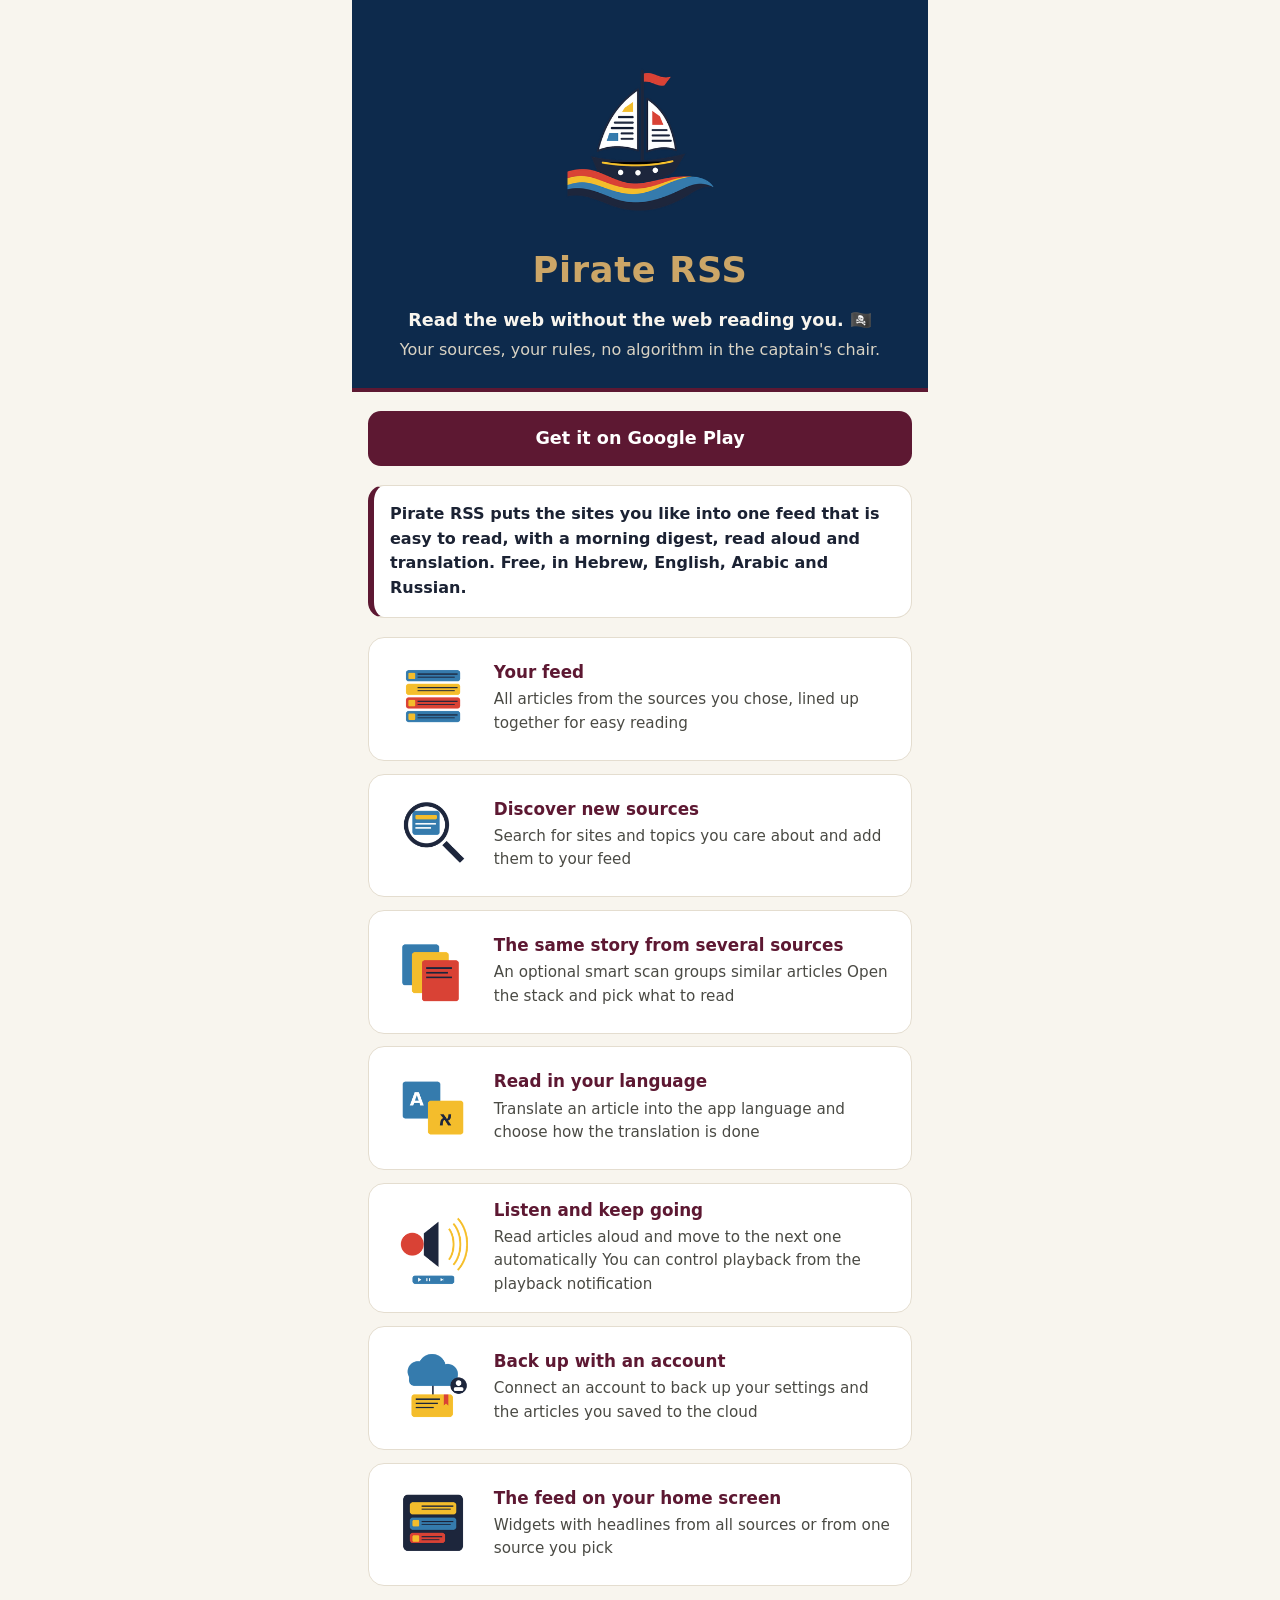
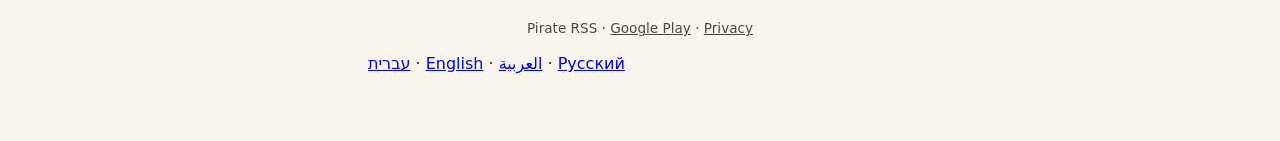
==== open/index.html @ 4f648e72 "Landing: static Hebrew (RTL) page at /open/he/ + language links; drop 'news' wording" ====
<!doctype html>
<html lang="en" dir="ltr"><head><link rel="icon" type="image/png" sizes="32x32" href="img/favicon-32.png"><link rel="icon" type="image/png" sizes="192x192" href="img/favicon-192.png"><link rel="apple-touch-icon" href="img/apple-touch-icon.png"><meta charset="utf-8"><meta name="viewport" content="width=device-width,initial-scale=1"><meta name="description" content="Pirate RSS: all your sites in one clean feed. Read, translate and listen. Free on Google Play."><title>Pirate RSS</title>
<style>
:root{--bg:#F8F5EE;--ink:#1B2233;--navy:#0D2A4C;--burg:#5D1832;--gold:#CCA667;--card:#fff;--line:#E4DDCF;--mute:#4A4A44;--code:#F1EDE3}
@media(prefers-color-scheme:dark){:root{--bg:#0D2A4C;--ink:#F3EEE2;--card:#14355C;--line:#24477A;--mute:#C9C2B2;--code:#0A2040}}
*{box-sizing:border-box}body{margin:0;background:var(--bg);color:var(--ink);font-family:system-ui,-apple-system,"Segoe UI",Roboto,sans-serif;line-height:1.55}
main{max-width:36rem;margin:0 auto;padding:0 1rem 3rem}
header{background:var(--navy);margin:0 -1rem;padding:2.2rem 1.2rem 1.6rem;text-align:center;border-bottom:4px solid var(--burg)}
h1{font-size:2.2rem;margin:0;color:var(--gold);letter-spacing:.02em}h1 span{color:var(--gold)}
.tag{font-size:1.1rem;font-weight:700;margin:.6rem 0 .2rem;color:#F8F5EE}header p#sub{margin:.2rem 0 0;color:#D9D3C4}
.notice{background:var(--card);border:1px solid var(--line);border-radius:1rem;padding:1rem;margin:1.2rem 0;border-inline-start:6px solid var(--burg)}
.notice code{display:block;direction:ltr;unicode-bidi:plaintext;word-break:break-all;background:var(--code);border-radius:.5rem;padding:.4rem .6rem;margin:.5rem 0;font-size:.85rem}
a.btn{display:block;text-align:center;text-decoration:none;font-weight:700;border-radius:.8rem;padding:.85rem 1rem;margin:.6rem 0}
a.play{background:var(--burg);color:#fff;font-size:1.1rem;margin-top:1.2rem}a.play small{display:block;font-weight:400;opacity:.8}
a.ghost{background:transparent;color:var(--burg);border:2px solid var(--burg)}
@media(prefers-color-scheme:dark){a.play{background:var(--gold);color:var(--navy)}a.ghost{color:var(--gold);border-color:var(--gold)}.notice{border-inline-start-color:var(--gold)}}
.card{background:var(--card);border:1px solid var(--line);border-radius:1rem;padding:.8rem 1rem;margin:.8rem 0}
.card h2{font-size:1.05rem;margin:0;color:var(--burg)}.card p{margin:.2rem 0;font-size:.95rem;color:var(--mute)}
@media(prefers-color-scheme:dark){.card h2{color:var(--gold)}}
footer{text-align:center;font-size:.85rem;color:var(--mute);margin-top:2rem}footer a{color:inherit}
header img{width:200px;height:200px}.card{display:flex;gap:.8rem;align-items:center}.card img{width:96px;height:96px;flex:none}</style></head>
<body><main>
<header><img src="img/intro_1.png" alt="" width="200" height="200"><h1>Pirate <span>RSS</span></h1>
<p class="tag" id="tag"></p><p id="sub"></p></header>
<a class="btn play" id="play" href="https://play.google.com/store/apps/details?id=com.yoyo.rss"></a>
<div class="notice"><strong id="n"></strong></div>
<div id="cards"></div>
<footer>Pirate RSS &middot; <a href="https://play.google.com/store/apps/details?id=com.yoyo.rss">Google Play</a> &middot; <a href="privacy/" id="pp"></a></footer><p class="lang" style="margin-top:.8rem"><a href="/open/he/">עברית</a> &middot; <a href="/open/?lang=en">English</a> &middot; <a href="/open/?lang=ar">العربية</a> &middot; <a href="/open/?lang=ru">Русский</a></p>
</main>
<script>
var D={"ui": {"en": {"tag": "Read the web without the web reading you. 🏴‍☠️", "sub": "Your sources, your rules, no algorithm in the captain's chair.", "play": "Get it on Google Play", "n": "Pirate RSS puts the sites you like into one feed that is easy to read, with a morning digest, read aloud and translation. Free, in Hebrew, English, Arabic and Russian.", "pp": "Privacy", "o": "Open the article on the site", "miss": "The link has no address."}, "he": {"tag": "קוראים את האינטרנט בלי שהאינטרנט יקרא אתכם 🏴‍☠️", "sub": "כתבות, בלוגים ופודקאסטים ממקורות שבחרתם, בלי אלגוריתם שמחליט בשבילכם.", "play": "הורדה מ-Google Play", "n": "Pirate RSS מרכז את האתרים שאתם אוהבים בפיד אחד וקל לקריאה, עם סיכום בוקר, הקראה ותרגום. בחינם, בעברית, אנגלית, ערבית ורוסית.", "pp": "פרטיות", "o": "פתיחת הכתבה באתר", "miss": "הקישור חסר כתובת."}, "ar": {"tag": "اقرأ الويب دون أن يقرأك الويب 🏴‍☠️", "sub": "مصادرك وقواعدك، بلا خوارزمية تقرر عنك.", "play": "احصل عليه من Google Play", "n": "يجمع Pirate RSS المواقع التي تحبها في خلاصة واحدة سهلة القراءة، مع ملخص صباحي وقراءة بصوت عالٍ وترجمة. مجاني، بالعربية والعبرية والإنجليزية والروسية.", "pp": "الخصوصية", "o": "فتح المقال في الموقع", "miss": "الرابط بلا عنوان."}, "ru": {"tag": "Читайте сеть, пока сеть не читает вас 🏴‍☠️", "sub": "Ваши источники, ваши правила, без алгоритма у руля.", "play": "Скачать в Google Play", "n": "Pirate RSS собирает любимые сайты в одну удобную ленту: утренняя сводка, озвучивание и перевод. Бесплатно, на иврите, английском, арабском и русском.", "pp": "Конфиденциальность", "o": "Открыть статью на сайте", "miss": "В ссылке нет адреса."}}, "cards": {"en": [["All your sources in one feed", "The articles you like from every site, in one place that is easy to read"], ["Your feed", "All articles from the sources you chose, lined up together for easy reading"], ["Discover new sources", "Search for sites and topics you care about and add them to your feed"], ["The same story from several sources", "An optional smart scan groups similar articles Open the stack and pick what to read"], ["Read in your language", "Translate an article into the app language and choose how the translation is done"], ["Listen and keep going", "Read articles aloud and move to the next one automatically You can control playback from the playback notification"], ["Back up with an account", "Connect an account to back up your settings and the articles you saved to the cloud"], ["The feed on your home screen", "Widgets with headlines from all sources or from one source you pick"]], "he": [["כל המקורות בפיד אחד", "הכתבות שאתם אוהבים מכל האתרים במקום אחד שנוח לקרוא בו"], ["הפיד שלכם", "כל הכתבות מהמקורות שבחרתם מסודרות יחד לקריאה נוחה"], ["מגלים מקורות חדשים", "מחפשים אתרים ונושאים שמעניינים אתכם ומוסיפים אותם לפיד"], ["אותו סיפור מכמה מקורות", "סריקה חכמה לבחירתכם מקבצת כתבות דומות פותחים את הערימה ובוחרים מה לקרוא"], ["קוראים בשפה שלכם", "מתרגמים כתבה לשפת האפליקציה ובוחרים איך לבצע את התרגום"], ["מקשיבים וממשיכים", "הקראת כתבות עם מעבר אוטומטי לבאה אפשר לשלוט בניגון גם מהתראת ההשמעה"], ["מתחברים לגיבוי", "מחברים חשבון לגיבוי בענן של ההגדרות והכתבות ששמרתם"], ["הפיד גם במסך הבית", "ווידג׳טים לכותרות מכל המקורות או למקור אחד שבחרתם"]], "ar": [["كل مصادرك في خلاصة واحدة", "المقالات التي تعجبك من كل موقع، في مكان واحد سهل القراءة"], ["خلاصتك", "كل المقالات من المصادر التي اخترتها، مصفوفة معًا لتسهيل القراءة"], ["اكتشف مصادر جديدة", "ابحث عن المواقع والمواضيع التي تهمك وأضفها إلى خلاصتك"], ["القصة نفسها من عدة مصادر", "فحص ذكي اختياري يجمع المقالات المتشابهة افتح المجموعة واختر ما تقرؤه"], ["اقرأ بلغتك", "ترجم المقال إلى لغة التطبيق واختر طريقة الترجمة"], ["استمع وتابع", "اقرأ المقالات بصوت عالٍ وانتقل إلى التالي تلقائيًا يمكنك التحكم في التشغيل من إشعار التشغيل"], ["نسخ احتياطي عبر حساب", "اربط حسابًا لنسخ إعداداتك والمقالات التي حفظتها احتياطيًا في السحابة"], ["الخلاصة على شاشتك الرئيسية", "عناصر واجهة بعناوين من كل المصادر أو من مصدر واحد تختاره"]], "ru": [["Все ваши источники в одной ленте", "Статьи, которые вам нравятся, со всех сайтов - в одном удобном для чтения месте"], ["Ваша лента", "Все статьи из выбранных вами источников собраны вместе для удобного чтения"], ["Находите новые источники", "Ищите сайты и темы, которые вам интересны, и добавляйте их в ленту"], ["Одна новость из нескольких источников", "Необязательное умное сканирование группирует похожие статьи Откройте стопку и выберите, что читать"], ["Читайте на своём языке", "Переведите статью на язык приложения и выберите способ перевода"], ["Слушайте и продолжайте", "Читайте статьи вслух и переходите к следующей автоматически Управлять воспроизведением можно из уведомления"], ["Резервная копия через аккаунт", "Подключите аккаунт, чтобы сохранять в облаке настройки и сохранённые статьи"], ["Лента на главном экране", "Виджеты с заголовками из всех источников или из одного выбранного источника"]]}},RTL={he:1,ar:1},P=new URLSearchParams(location.search);
function pick(){var q=(P.get('lang')||'').toLowerCase().slice(0,2);if(D.ui[q])return q;
var n=navigator.languages&&navigator.languages.length?navigator.languages:[navigator.language||'en'];
for(var i=0;i<n.length;i++){var c=String(n[i]).toLowerCase().slice(0,2);if(c==='iw')c='he';if(D.ui[c])return c;}return 'en';}
var L=pick(),U=D.ui[L],h=document.documentElement;h.lang=L;h.dir=RTL[L]?'rtl':'ltr';
function s(i,v){document.getElementById(i).textContent=v}
s('tag',U.tag);s('sub',U.sub);s('play',U.play);s('n',U.n);s('pp',U.pp);
var c=document.getElementById('cards');D.cards[L].forEach(function(x,i){if(!i)return;var e=document.createElement('section');e.className='card';
e.innerHTML='<img src="img/intro_'+(i+1)+'.png" alt="" width="180" height="180" loading="lazy"><div><h2></h2><p></p></div>';
e.querySelector('h2').textContent=x[0];e.querySelector('p').textContent=x[1];c.appendChild(e);});
</script></body></html>
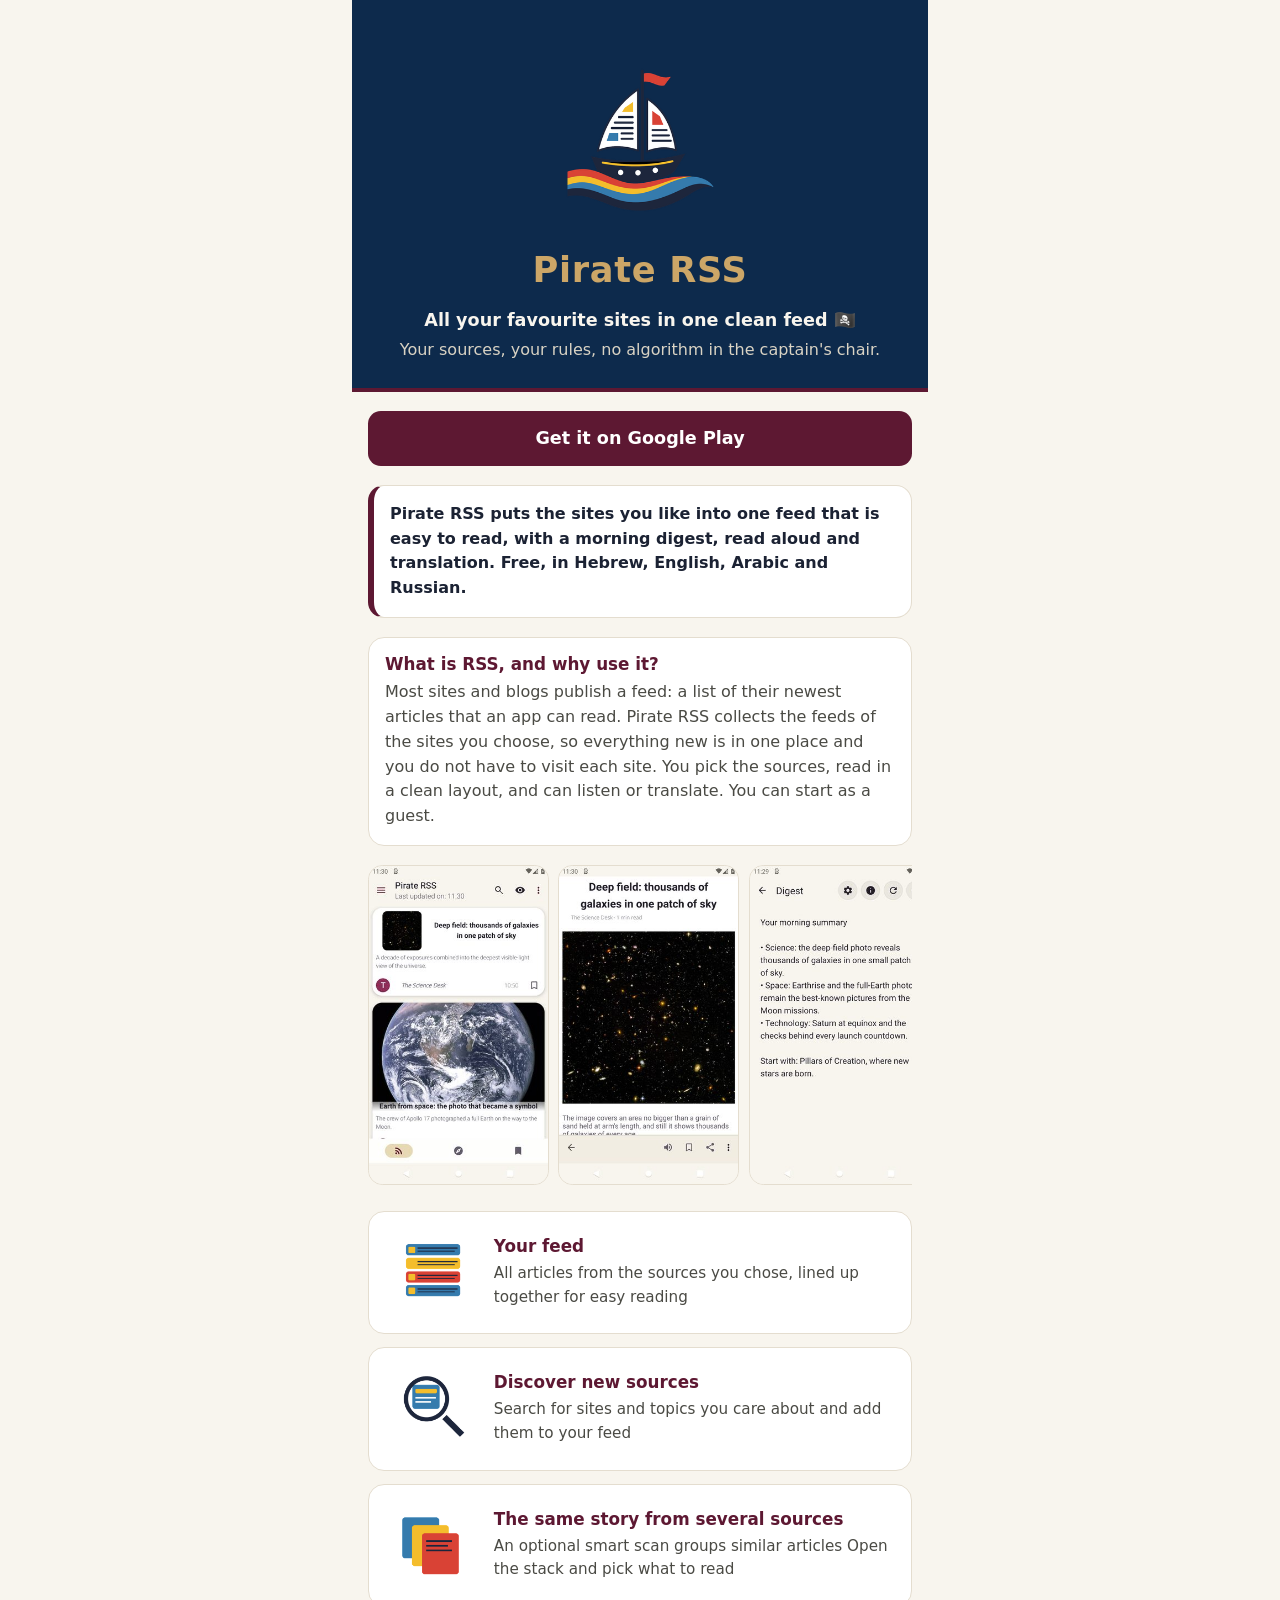
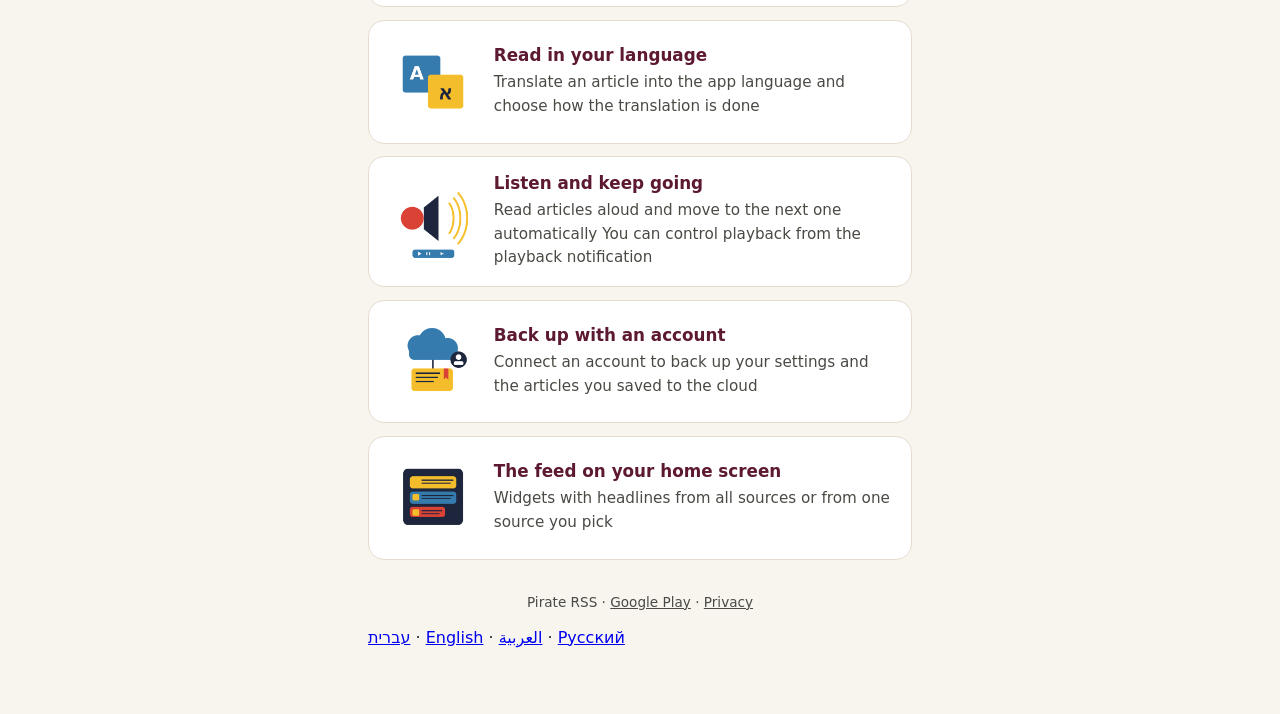
==== commit 88595d16: "Landing: RSS explainer, real app screenshots, drop privacy slogan from tagline (en/he/ar/ru, article" ====
--- a/open/index.html
+++ b/open/index.html
@@ -18,23 +18,25 @@
 .card h2{font-size:1.05rem;margin:0;color:var(--burg)}.card p{margin:.2rem 0;font-size:.95rem;color:var(--mute)}
 @media(prefers-color-scheme:dark){.card h2{color:var(--gold)}}
 footer{text-align:center;font-size:.85rem;color:var(--mute);margin-top:2rem}footer a{color:inherit}
-header img{width:200px;height:200px}.card{display:flex;gap:.8rem;align-items:center}.card img{width:96px;height:96px;flex:none}</style></head>
+header img{width:200px;height:200px}.card{display:flex;gap:.8rem;align-items:center}.card img{width:96px;height:96px;flex:none}.card.ex{display:block}.card.ex p{font-size:1rem}.shots{display:flex;gap:.6rem;overflow-x:auto;padding:.4rem 0 .8rem;scroll-snap-type:x mandatory}.shots img{height:20rem;width:auto;border-radius:.9rem;border:1px solid var(--line);scroll-snap-align:start;flex:none}</style></head>
 <body><main>
 <header><img src="img/intro_1.png" alt="" width="200" height="200"><h1>Pirate <span>RSS</span></h1>
 <p class="tag" id="tag"></p><p id="sub"></p></header>
 <a class="btn play" id="play" href="https://play.google.com/store/apps/details?id=com.yoyo.rss"></a>
 <div class="notice"><strong id="n"></strong></div>
+<section class="card ex"><div><h2 id="exh"></h2><p id="ext"></p></div></section>
+<div class="shots" id="shots"></div>
 <div id="cards"></div>
 <footer>Pirate RSS &middot; <a href="https://play.google.com/store/apps/details?id=com.yoyo.rss">Google Play</a> &middot; <a href="privacy/" id="pp"></a></footer><p class="lang" style="margin-top:.8rem"><a href="/open/he/">עברית</a> &middot; <a href="/open/?lang=en">English</a> &middot; <a href="/open/?lang=ar">العربية</a> &middot; <a href="/open/?lang=ru">Русский</a></p>
 </main>
 <script>
-var D={"ui": {"en": {"tag": "Read the web without the web reading you. 🏴‍☠️", "sub": "Your sources, your rules, no algorithm in the captain's chair.", "play": "Get it on Google Play", "n": "Pirate RSS puts the sites you like into one feed that is easy to read, with a morning digest, read aloud and translation. Free, in Hebrew, English, Arabic and Russian.", "pp": "Privacy", "o": "Open the article on the site", "miss": "The link has no address."}, "he": {"tag": "קוראים את האינטרנט בלי שהאינטרנט יקרא אתכם 🏴‍☠️", "sub": "כתבות, בלוגים ופודקאסטים ממקורות שבחרתם, בלי אלגוריתם שמחליט בשבילכם.", "play": "הורדה מ-Google Play", "n": "Pirate RSS מרכז את האתרים שאתם אוהבים בפיד אחד וקל לקריאה, עם סיכום בוקר, הקראה ותרגום. בחינם, בעברית, אנגלית, ערבית ורוסית.", "pp": "פרטיות", "o": "פתיחת הכתבה באתר", "miss": "הקישור חסר כתובת."}, "ar": {"tag": "اقرأ الويب دون أن يقرأك الويب 🏴‍☠️", "sub": "مصادرك وقواعدك، بلا خوارزمية تقرر عنك.", "play": "احصل عليه من Google Play", "n": "يجمع Pirate RSS المواقع التي تحبها في خلاصة واحدة سهلة القراءة، مع ملخص صباحي وقراءة بصوت عالٍ وترجمة. مجاني، بالعربية والعبرية والإنجليزية والروسية.", "pp": "الخصوصية", "o": "فتح المقال في الموقع", "miss": "الرابط بلا عنوان."}, "ru": {"tag": "Читайте сеть, пока сеть не читает вас 🏴‍☠️", "sub": "Ваши источники, ваши правила, без алгоритма у руля.", "play": "Скачать в Google Play", "n": "Pirate RSS собирает любимые сайты в одну удобную ленту: утренняя сводка, озвучивание и перевод. Бесплатно, на иврите, английском, арабском и русском.", "pp": "Конфиденциальность", "o": "Открыть статью на сайте", "miss": "В ссылке нет адреса."}}, "cards": {"en": [["All your sources in one feed", "The articles you like from every site, in one place that is easy to read"], ["Your feed", "All articles from the sources you chose, lined up together for easy reading"], ["Discover new sources", "Search for sites and topics you care about and add them to your feed"], ["The same story from several sources", "An optional smart scan groups similar articles Open the stack and pick what to read"], ["Read in your language", "Translate an article into the app language and choose how the translation is done"], ["Listen and keep going", "Read articles aloud and move to the next one automatically You can control playback from the playback notification"], ["Back up with an account", "Connect an account to back up your settings and the articles you saved to the cloud"], ["The feed on your home screen", "Widgets with headlines from all sources or from one source you pick"]], "he": [["כל המקורות בפיד אחד", "הכתבות שאתם אוהבים מכל האתרים במקום אחד שנוח לקרוא בו"], ["הפיד שלכם", "כל הכתבות מהמקורות שבחרתם מסודרות יחד לקריאה נוחה"], ["מגלים מקורות חדשים", "מחפשים אתרים ונושאים שמעניינים אתכם ומוסיפים אותם לפיד"], ["אותו סיפור מכמה מקורות", "סריקה חכמה לבחירתכם מקבצת כתבות דומות פותחים את הערימה ובוחרים מה לקרוא"], ["קוראים בשפה שלכם", "מתרגמים כתבה לשפת האפליקציה ובוחרים איך לבצע את התרגום"], ["מקשיבים וממשיכים", "הקראת כתבות עם מעבר אוטומטי לבאה אפשר לשלוט בניגון גם מהתראת ההשמעה"], ["מתחברים לגיבוי", "מחברים חשבון לגיבוי בענן של ההגדרות והכתבות ששמרתם"], ["הפיד גם במסך הבית", "ווידג׳טים לכותרות מכל המקורות או למקור אחד שבחרתם"]], "ar": [["كل مصادرك في خلاصة واحدة", "المقالات التي تعجبك من كل موقع، في مكان واحد سهل القراءة"], ["خلاصتك", "كل المقالات من المصادر التي اخترتها، مصفوفة معًا لتسهيل القراءة"], ["اكتشف مصادر جديدة", "ابحث عن المواقع والمواضيع التي تهمك وأضفها إلى خلاصتك"], ["القصة نفسها من عدة مصادر", "فحص ذكي اختياري يجمع المقالات المتشابهة افتح المجموعة واختر ما تقرؤه"], ["اقرأ بلغتك", "ترجم المقال إلى لغة التطبيق واختر طريقة الترجمة"], ["استمع وتابع", "اقرأ المقالات بصوت عالٍ وانتقل إلى التالي تلقائيًا يمكنك التحكم في التشغيل من إشعار التشغيل"], ["نسخ احتياطي عبر حساب", "اربط حسابًا لنسخ إعداداتك والمقالات التي حفظتها احتياطيًا في السحابة"], ["الخلاصة على شاشتك الرئيسية", "عناصر واجهة بعناوين من كل المصادر أو من مصدر واحد تختاره"]], "ru": [["Все ваши источники в одной ленте", "Статьи, которые вам нравятся, со всех сайтов - в одном удобном для чтения месте"], ["Ваша лента", "Все статьи из выбранных вами источников собраны вместе для удобного чтения"], ["Находите новые источники", "Ищите сайты и темы, которые вам интересны, и добавляйте их в ленту"], ["Одна новость из нескольких источников", "Необязательное умное сканирование группирует похожие статьи Откройте стопку и выберите, что читать"], ["Читайте на своём языке", "Переведите статью на язык приложения и выберите способ перевода"], ["Слушайте и продолжайте", "Читайте статьи вслух и переходите к следующей автоматически Управлять воспроизведением можно из уведомления"], ["Резервная копия через аккаунт", "Подключите аккаунт, чтобы сохранять в облаке настройки и сохранённые статьи"], ["Лента на главном экране", "Виджеты с заголовками из всех источников или из одного выбранного источника"]]}},RTL={he:1,ar:1},P=new URLSearchParams(location.search);
+var D={"ui": {"en": {"exh": "What is RSS, and why use it?", "ext": "Most sites and blogs publish a feed: a list of their newest articles that an app can read. Pirate RSS collects the feeds of the sites you choose, so everything new is in one place and you do not have to visit each site. You pick the sources, read in a clean layout, and can listen or translate. You can start as a guest.", "tag": "All your favourite sites in one clean feed 🏴‍☠️", "sub": "Your sources, your rules, no algorithm in the captain's chair.", "play": "Get it on Google Play", "n": "Pirate RSS puts the sites you like into one feed that is easy to read, with a morning digest, read aloud and translation. Free, in Hebrew, English, Arabic and Russian.", "pp": "Privacy", "o": "Open the article on the site", "miss": "The link has no address."}, "he": {"exh": "מה זה RSS ולמה זה שימושי?", "ext": "רוב האתרים והבלוגים מפרסמים פיד: רשימה של הכתבות האחרונות שלהם, שאפליקציה יכולה לקרוא. Pirate RSS אוספת את הפידים של האתרים שבחרתם, כך שכל מה שחדש נמצא במקום אחד ואין צורך לעבור מאתר לאתר. אתם בוחרים את המקורות, קוראים בתצוגה נקייה, ואפשר גם להקשיב ולתרגם. אפשר להתחיל גם כאורח.", "tag": "כל האתרים שאתם אוהבים בפיד אחד נקי 🏴‍☠️", "sub": "כתבות, בלוגים ופודקאסטים ממקורות שבחרתם, בלי אלגוריתם שמחליט בשבילכם.", "play": "הורדה מ-Google Play", "n": "Pirate RSS מרכז את האתרים שאתם אוהבים בפיד אחד וקל לקריאה, עם סיכום בוקר, הקראה ותרגום. בחינם, בעברית, אנגלית, ערבית ורוסית.", "pp": "פרטיות", "o": "פתיחת הכתבה באתר", "miss": "הקישור חסר כתובת."}, "ar": {"exh": "ما هو RSS ولماذا؟", "ext": "تنشر معظم المواقع والمدونات خلاصة: قائمة بأحدث مقالاتها يستطيع أي تطبيق قراءتها. يجمع Pirate RSS خلاصات المواقع التي تختارها، فيكون كل جديد في مكان واحد دون الحاجة إلى زيارة كل موقع. أنت تختار المصادر، وتقرأ بتصميم نظيف، ويمكنك الاستماع أو الترجمة. يمكنك البدء كضيف.", "tag": "كل مواقعك المفضلة في خلاصة واحدة نظيفة 🏴‍☠️", "sub": "مصادرك وقواعدك، بلا خوارزمية تقرر عنك.", "play": "احصل عليه من Google Play", "n": "يجمع Pirate RSS المواقع التي تحبها في خلاصة واحدة سهلة القراءة، مع ملخص صباحي وقراءة بصوت عالٍ وترجمة. مجاني، بالعربية والعبرية والإنجليزية والروسية.", "pp": "الخصوصية", "o": "فتح المقال في الموقع", "miss": "الرابط بلا عنوان."}, "ru": {"exh": "Что такое RSS и зачем он нужен?", "ext": "Большинство сайтов и блогов публикуют ленту: список своих новых статей, который может прочитать приложение. Pirate RSS собирает ленты выбранных вами сайтов, так что всё новое в одном месте, и не нужно заходить на каждый сайт. Вы сами выбираете источники, читаете в чистом оформлении, можете слушать и переводить. Начать можно как гость.", "tag": "Все любимые сайты в одной чистой ленте 🏴‍☠️", "sub": "Ваши источники, ваши правила, без алгоритма у руля.", "play": "Скачать в Google Play", "n": "Pirate RSS собирает любимые сайты в одну удобную ленту: утренняя сводка, озвучивание и перевод. Бесплатно, на иврите, английском, арабском и русском.", "pp": "Конфиденциальность", "o": "Открыть статью на сайте", "miss": "В ссылке нет адреса."}}, "cards": {"en": [["All your sources in one feed", "The articles you like from every site, in one place that is easy to read"], ["Your feed", "All articles from the sources you chose, lined up together for easy reading"], ["Discover new sources", "Search for sites and topics you care about and add them to your feed"], ["The same story from several sources", "An optional smart scan groups similar articles Open the stack and pick what to read"], ["Read in your language", "Translate an article into the app language and choose how the translation is done"], ["Listen and keep going", "Read articles aloud and move to the next one automatically You can control playback from the playback notification"], ["Back up with an account", "Connect an account to back up your settings and the articles you saved to the cloud"], ["The feed on your home screen", "Widgets with headlines from all sources or from one source you pick"]], "he": [["כל המקורות בפיד אחד", "הכתבות שאתם אוהבים מכל האתרים במקום אחד שנוח לקרוא בו"], ["הפיד שלכם", "כל הכתבות מהמקורות שבחרתם מסודרות יחד לקריאה נוחה"], ["מגלים מקורות חדשים", "מחפשים אתרים ונושאים שמעניינים אתכם ומוסיפים אותם לפיד"], ["אותו סיפור מכמה מקורות", "סריקה חכמה לבחירתכם מקבצת כתבות דומות פותחים את הערימה ובוחרים מה לקרוא"], ["קוראים בשפה שלכם", "מתרגמים כתבה לשפת האפליקציה ובוחרים איך לבצע את התרגום"], ["מקשיבים וממשיכים", "הקראת כתבות עם מעבר אוטומטי לבאה אפשר לשלוט בניגון גם מהתראת ההשמעה"], ["מתחברים לגיבוי", "מחברים חשבון לגיבוי בענן של ההגדרות והכתבות ששמרתם"], ["הפיד גם במסך הבית", "ווידג׳טים לכותרות מכל המקורות או למקור אחד שבחרתם"]], "ar": [["كل مصادرك في خلاصة واحدة", "المقالات التي تعجبك من كل موقع، في مكان واحد سهل القراءة"], ["خلاصتك", "كل المقالات من المصادر التي اخترتها، مصفوفة معًا لتسهيل القراءة"], ["اكتشف مصادر جديدة", "ابحث عن المواقع والمواضيع التي تهمك وأضفها إلى خلاصتك"], ["القصة نفسها من عدة مصادر", "فحص ذكي اختياري يجمع المقالات المتشابهة افتح المجموعة واختر ما تقرؤه"], ["اقرأ بلغتك", "ترجم المقال إلى لغة التطبيق واختر طريقة الترجمة"], ["استمع وتابع", "اقرأ المقالات بصوت عالٍ وانتقل إلى التالي تلقائيًا يمكنك التحكم في التشغيل من إشعار التشغيل"], ["نسخ احتياطي عبر حساب", "اربط حسابًا لنسخ إعداداتك والمقالات التي حفظتها احتياطيًا في السحابة"], ["الخلاصة على شاشتك الرئيسية", "عناصر واجهة بعناوين من كل المصادر أو من مصدر واحد تختاره"]], "ru": [["Все ваши источники в одной ленте", "Статьи, которые вам нравятся, со всех сайтов - в одном удобном для чтения месте"], ["Ваша лента", "Все статьи из выбранных вами источников собраны вместе для удобного чтения"], ["Находите новые источники", "Ищите сайты и темы, которые вам интересны, и добавляйте их в ленту"], ["Одна новость из нескольких источников", "Необязательное умное сканирование группирует похожие статьи Откройте стопку и выберите, что читать"], ["Читайте на своём языке", "Переведите статью на язык приложения и выберите способ перевода"], ["Слушайте и продолжайте", "Читайте статьи вслух и переходите к следующей автоматически Управлять воспроизведением можно из уведомления"], ["Резервная копия через аккаунт", "Подключите аккаунт, чтобы сохранять в облаке настройки и сохранённые статьи"], ["Лента на главном экране", "Виджеты с заголовками из всех источников или из одного выбранного источника"]]}},RTL={he:1,ar:1},P=new URLSearchParams(location.search);
 function pick(){var q=(P.get('lang')||'').toLowerCase().slice(0,2);if(D.ui[q])return q;
 var n=navigator.languages&&navigator.languages.length?navigator.languages:[navigator.language||'en'];
 for(var i=0;i<n.length;i++){var c=String(n[i]).toLowerCase().slice(0,2);if(c==='iw')c='he';if(D.ui[c])return c;}return 'en';}
 var L=pick(),U=D.ui[L],h=document.documentElement;h.lang=L;h.dir=RTL[L]?'rtl':'ltr';
 function s(i,v){document.getElementById(i).textContent=v}
-s('tag',U.tag);s('sub',U.sub);s('play',U.play);s('n',U.n);s('pp',U.pp);
+s('tag',U.tag);s('exh',U.exh);s('ext',U.ext);var sh=document.getElementById('shots'),sl=(L==='he')?'he':'en';for(var k=1;k<=3;k++){var im=document.createElement('img');im.src='img/shot-'+sl+'-'+k+'.jpg';im.alt='';im.width=162;im.height=288;im.loading='lazy';sh.appendChild(im);}s('sub',U.sub);s('play',U.play);s('n',U.n);s('pp',U.pp);
 var c=document.getElementById('cards');D.cards[L].forEach(function(x,i){if(!i)return;var e=document.createElement('section');e.className='card';
 e.innerHTML='<img src="img/intro_'+(i+1)+'.png" alt="" width="180" height="180" loading="lazy"><div><h2></h2><p></p></div>';
 e.querySelector('h2').textContent=x[0];e.querySelector('p').textContent=x[1];c.appendChild(e);});
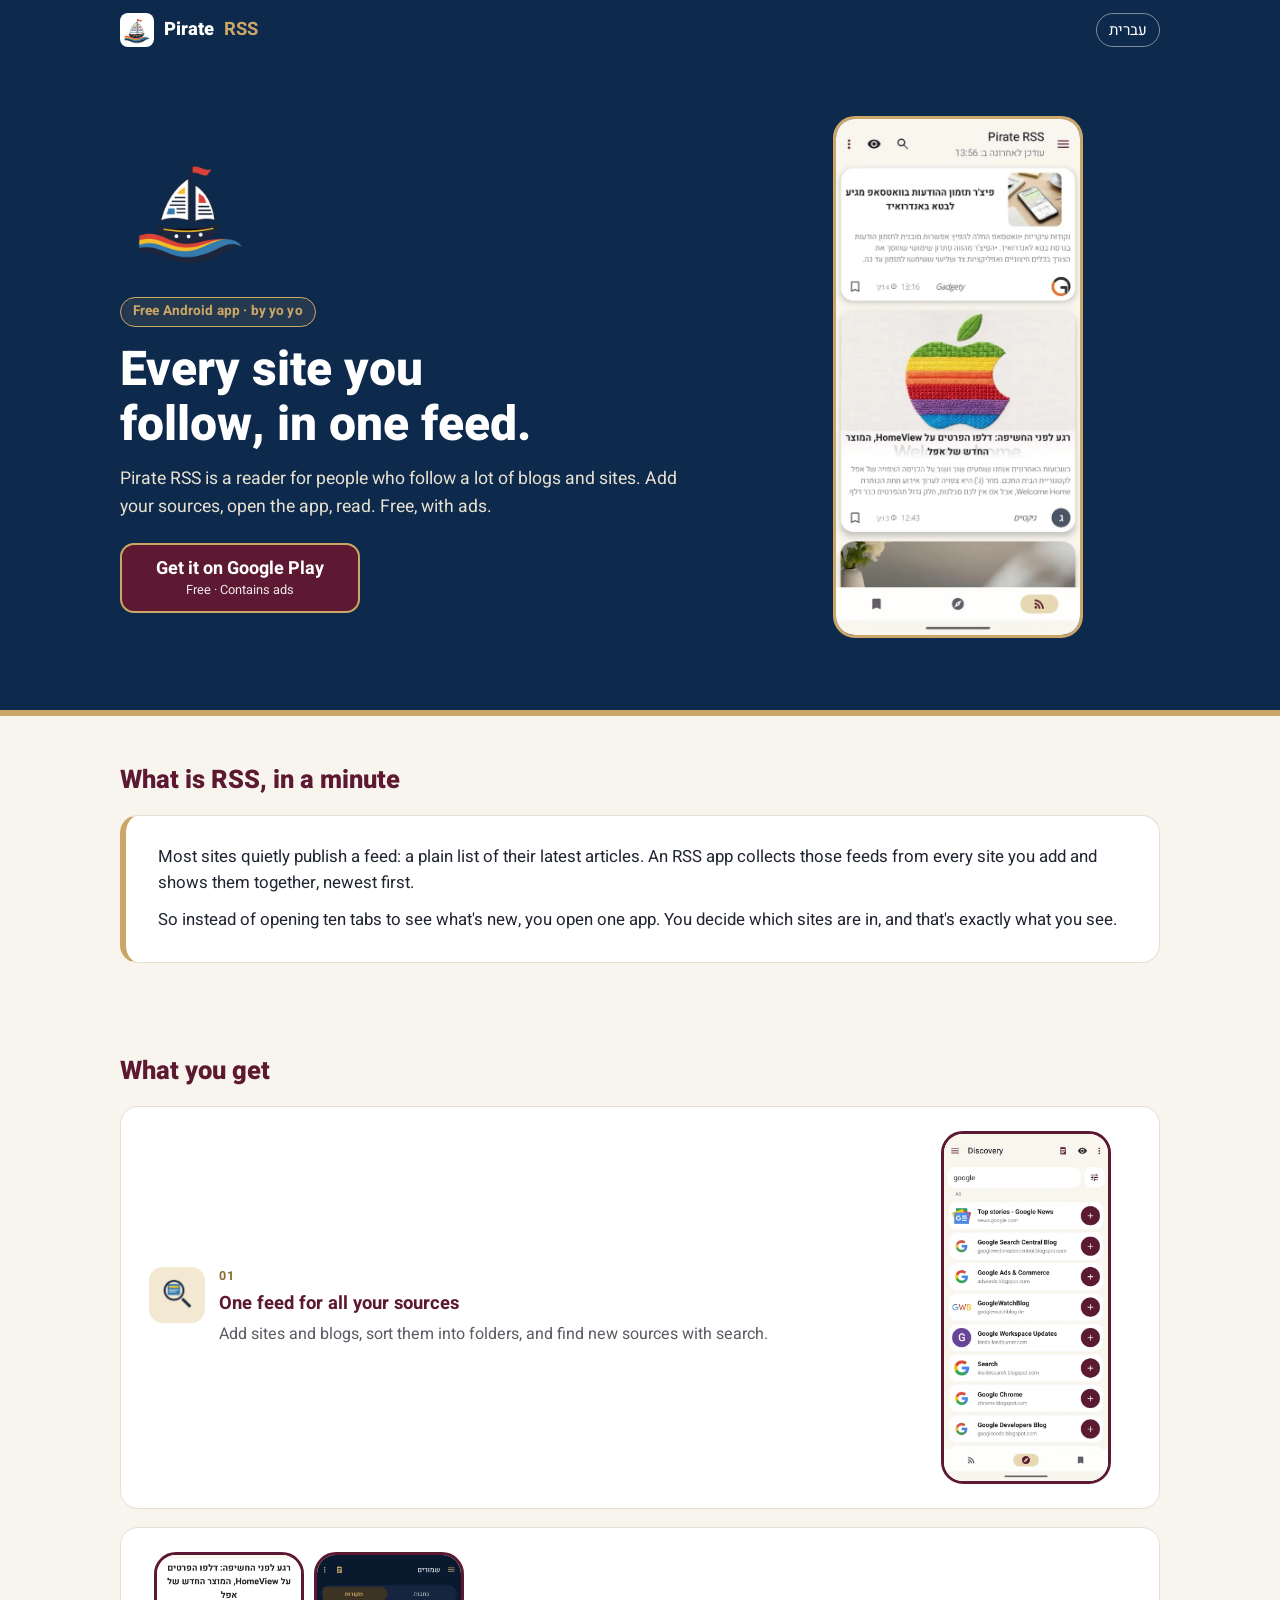
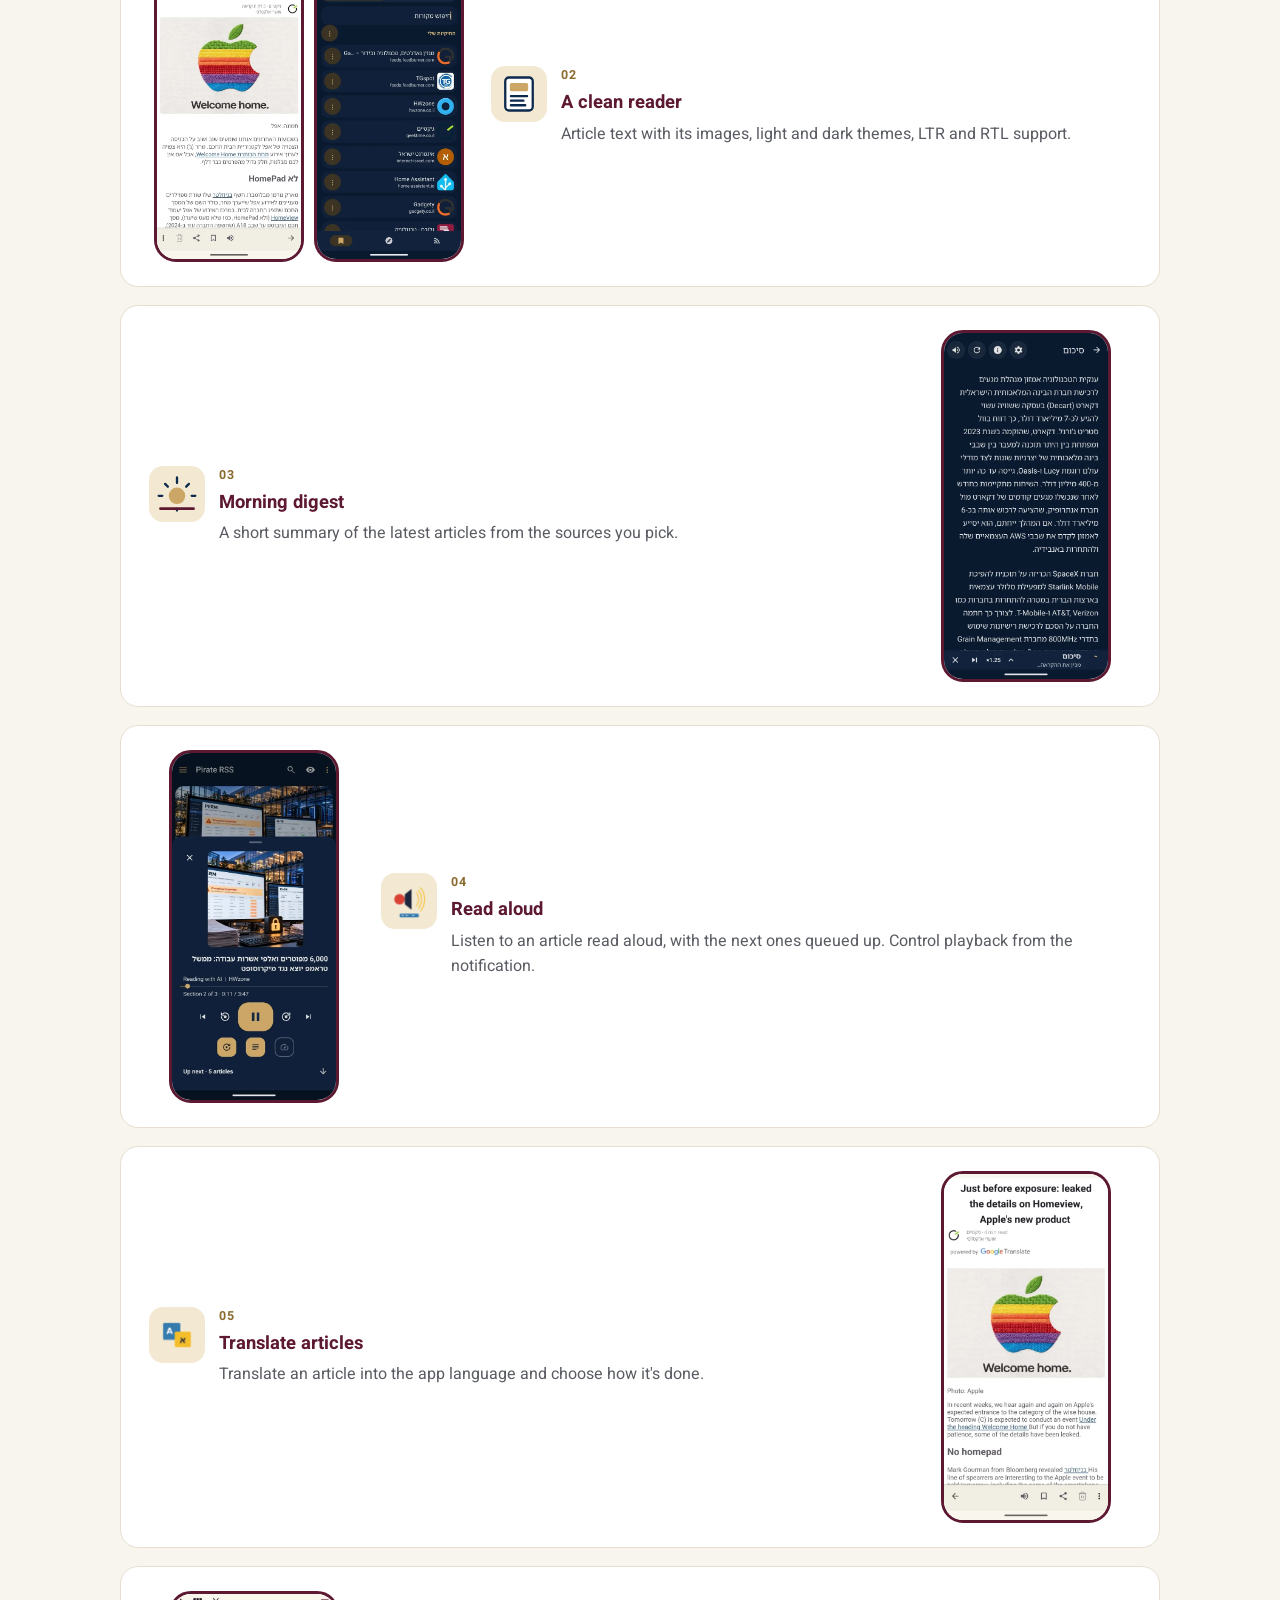
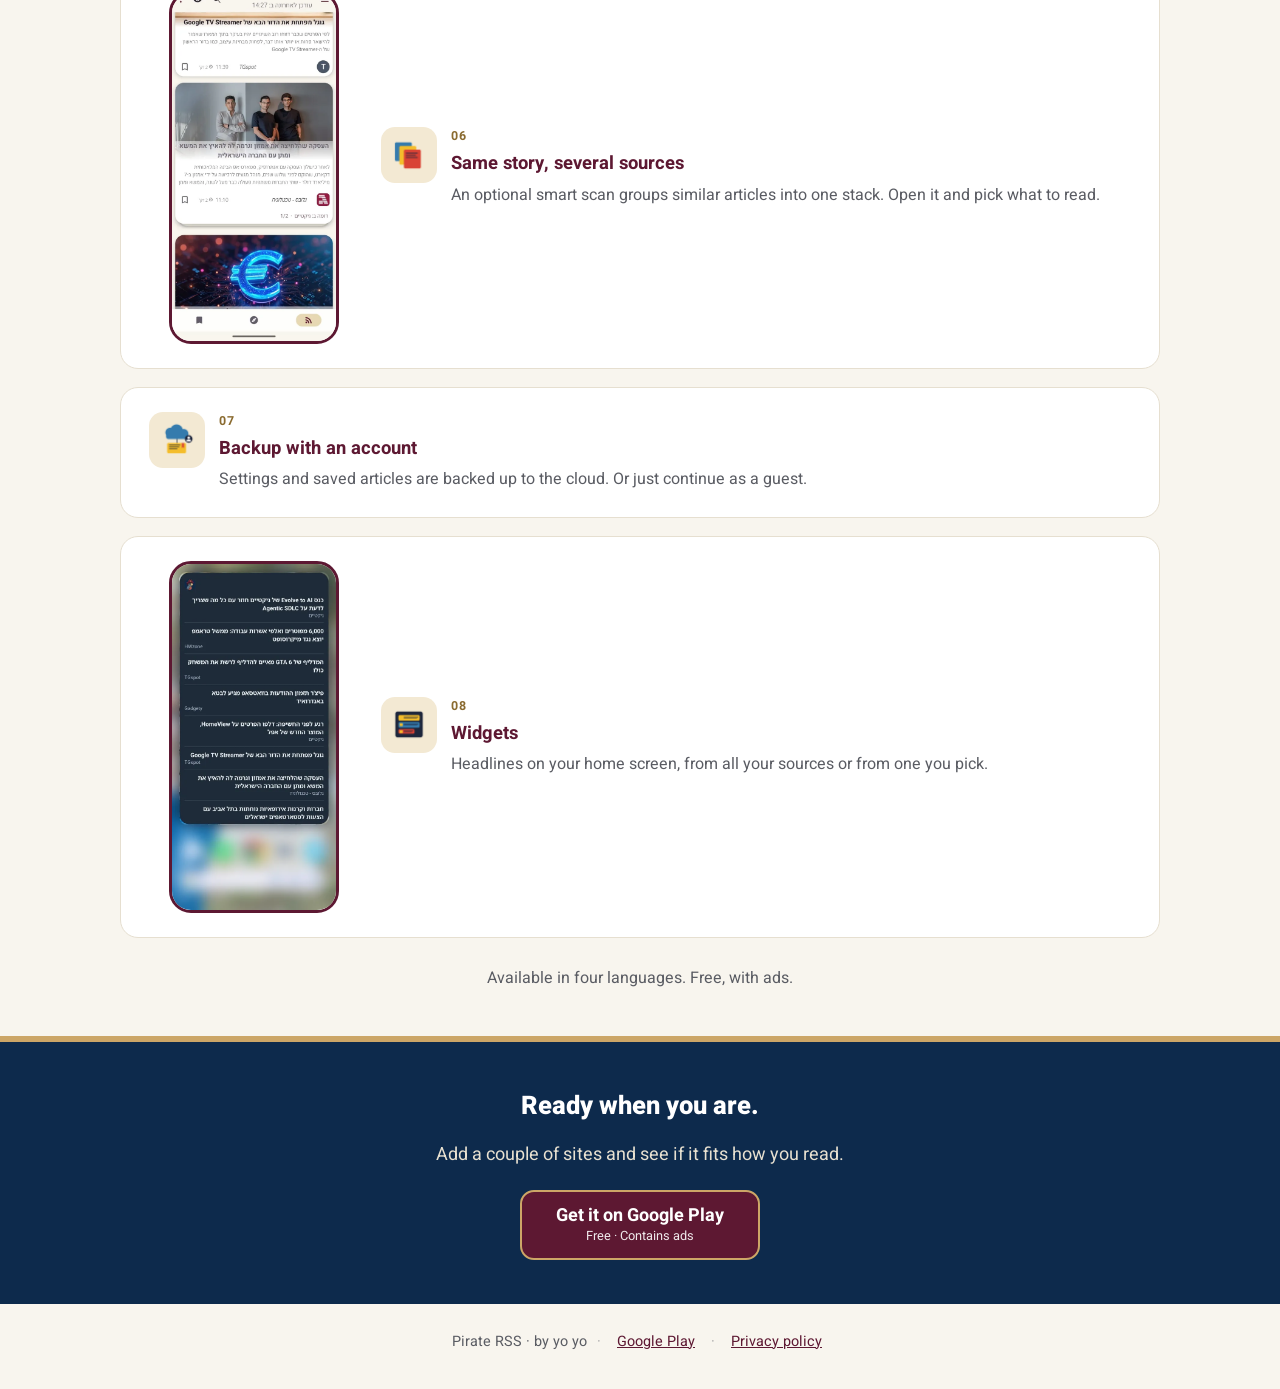
==== commit 02ad020d: "Landing: new /open/ and /open/he/ design with real app screenshots Replace the Pirate RSS landing pa" ====
--- a/open/index.html
+++ b/open/index.html
@@ -1,43 +1,97 @@
 <!doctype html>
-<html lang="en" dir="ltr"><head><link rel="icon" type="image/png" sizes="32x32" href="img/favicon-32.png"><link rel="icon" type="image/png" sizes="192x192" href="img/favicon-192.png"><link rel="apple-touch-icon" href="img/apple-touch-icon.png"><meta charset="utf-8"><meta name="viewport" content="width=device-width,initial-scale=1"><meta name="description" content="Pirate RSS: all your sites in one clean feed. Read, translate and listen. Free on Google Play."><title>Pirate RSS</title>
-<style>
-:root{--bg:#F8F5EE;--ink:#1B2233;--navy:#0D2A4C;--burg:#5D1832;--gold:#CCA667;--card:#fff;--line:#E4DDCF;--mute:#4A4A44;--code:#F1EDE3}
-@media(prefers-color-scheme:dark){:root{--bg:#0D2A4C;--ink:#F3EEE2;--card:#14355C;--line:#24477A;--mute:#C9C2B2;--code:#0A2040}}
-*{box-sizing:border-box}body{margin:0;background:var(--bg);color:var(--ink);font-family:system-ui,-apple-system,"Segoe UI",Roboto,sans-serif;line-height:1.55}
-main{max-width:36rem;margin:0 auto;padding:0 1rem 3rem}
-header{background:var(--navy);margin:0 -1rem;padding:2.2rem 1.2rem 1.6rem;text-align:center;border-bottom:4px solid var(--burg)}
-h1{font-size:2.2rem;margin:0;color:var(--gold);letter-spacing:.02em}h1 span{color:var(--gold)}
-.tag{font-size:1.1rem;font-weight:700;margin:.6rem 0 .2rem;color:#F8F5EE}header p#sub{margin:.2rem 0 0;color:#D9D3C4}
-.notice{background:var(--card);border:1px solid var(--line);border-radius:1rem;padding:1rem;margin:1.2rem 0;border-inline-start:6px solid var(--burg)}
-.notice code{display:block;direction:ltr;unicode-bidi:plaintext;word-break:break-all;background:var(--code);border-radius:.5rem;padding:.4rem .6rem;margin:.5rem 0;font-size:.85rem}
-a.btn{display:block;text-align:center;text-decoration:none;font-weight:700;border-radius:.8rem;padding:.85rem 1rem;margin:.6rem 0}
-a.play{background:var(--burg);color:#fff;font-size:1.1rem;margin-top:1.2rem}a.play small{display:block;font-weight:400;opacity:.8}
-a.ghost{background:transparent;color:var(--burg);border:2px solid var(--burg)}
-@media(prefers-color-scheme:dark){a.play{background:var(--gold);color:var(--navy)}a.ghost{color:var(--gold);border-color:var(--gold)}.notice{border-inline-start-color:var(--gold)}}
-.card{background:var(--card);border:1px solid var(--line);border-radius:1rem;padding:.8rem 1rem;margin:.8rem 0}
-.card h2{font-size:1.05rem;margin:0;color:var(--burg)}.card p{margin:.2rem 0;font-size:.95rem;color:var(--mute)}
-@media(prefers-color-scheme:dark){.card h2{color:var(--gold)}}
-footer{text-align:center;font-size:.85rem;color:var(--mute);margin-top:2rem}footer a{color:inherit}
-header img{width:200px;height:200px}.card{display:flex;gap:.8rem;align-items:center}.card img{width:96px;height:96px;flex:none}.card.ex{display:block}.card.ex p{font-size:1rem}.shots{display:flex;gap:.6rem;overflow-x:auto;padding:.4rem 0 .8rem;scroll-snap-type:x mandatory}.shots img{height:20rem;width:auto;border-radius:.9rem;border:1px solid var(--line);scroll-snap-align:start;flex:none}</style></head>
-<body><main>
-<header><img src="img/intro_1.png" alt="" width="200" height="200"><h1>Pirate <span>RSS</span></h1>
-<p class="tag" id="tag"></p><p id="sub"></p></header>
-<a class="btn play" id="play" href="https://play.google.com/store/apps/details?id=com.yoyo.rss"></a>
-<div class="notice"><strong id="n"></strong></div>
-<section class="card ex"><div><h2 id="exh"></h2><p id="ext"></p></div></section>
-<div class="shots" id="shots"></div>
-<div id="cards"></div>
-<footer>Pirate RSS &middot; <a href="https://play.google.com/store/apps/details?id=com.yoyo.rss">Google Play</a> &middot; <a href="privacy/" id="pp"></a></footer><p class="lang" style="margin-top:.8rem"><a href="/open/he/">עברית</a> &middot; <a href="/open/?lang=en">English</a> &middot; <a href="/open/?lang=ar">العربية</a> &middot; <a href="/open/?lang=ru">Русский</a></p>
+<html lang="en" dir="ltr">
+<head>
+<meta charset="utf-8">
+<meta name="viewport" content="width=device-width,initial-scale=1">
+<title>Pirate RSS – every site you follow, in one feed</title>
+<meta name="description" content="Pirate RSS is a free Android reader that puts the sites and blogs you follow into one feed. Read, listen, translate.">
+<link rel="canonical" href="https://yohaybn.github.io/open/">
+<link rel="alternate" hreflang="en" href="https://yohaybn.github.io/open/">
+<link rel="alternate" hreflang="he" href="https://yohaybn.github.io/open/he/">
+<link rel="alternate" hreflang="x-default" href="https://yohaybn.github.io/open/">
+<link rel="icon" type="image/png" sizes="32x32" href="img/favicon-32.png">
+<link rel="icon" type="image/png" sizes="192x192" href="img/favicon-192.png">
+<link rel="apple-touch-icon" href="img/apple-touch-icon.png">
+<meta name="theme-color" content="#0D2A4C">
+<meta property="og:type" content="website">
+<meta property="og:site_name" content="Pirate RSS">
+<meta property="og:title" content="Pirate RSS – every site you follow, in one feed">
+<meta property="og:description" content="Pirate RSS is a free Android reader that puts the sites and blogs you follow into one feed. Read, listen, translate.">
+<meta property="og:url" content="https://yohaybn.github.io/open/">
+<meta property="og:image" content="https://yohaybn.github.io/open/img/og-image.jpg">
+<meta property="og:image:width" content="1200">
+<meta property="og:image:height" content="630">
+<meta property="og:image:alt" content="Pirate RSS">
+<meta property="og:locale" content="en_US">
+<meta property="og:locale:alternate" content="he_IL">
+<meta name="twitter:card" content="summary_large_image">
+<meta name="twitter:title" content="Pirate RSS – every site you follow, in one feed">
+<meta name="twitter:description" content="Pirate RSS is a free Android reader that puts the sites and blogs you follow into one feed. Read, listen, translate.">
+<meta name="twitter:image" content="https://yohaybn.github.io/open/img/og-image.jpg">
+<script>
+/* Keep the old behaviour: visitors whose browser prefers Hebrew land on /open/he/ (no redirect when ?lang= is set). */
+(function(){try{var q=new URLSearchParams(location.search).get('lang');q=(q||'').toLowerCase().slice(0,2);if(q){if(q==='he'||q==='iw')location.replace('he/');return;}
+var l=navigator.languages&&navigator.languages.length?navigator.languages:[navigator.language||''];
+for(var i=0;i<l.length;i++){var c=String(l[i]).toLowerCase().slice(0,2);if(c==='en')return;if(c==='he'||c==='iw'){location.replace('he/');return;}}}catch(e){}})();
+</script>
+<link rel="preload" href="fonts/heebo-latin.woff2" as="font" type="font/woff2" crossorigin>
+<link rel="stylesheet" href="css/landing.css">
+</head>
+<body>
+<a class="skip" href="#main">Skip to content</a>
+<header class="top"><div class="wrap">
+  <a class="brand" href="./" dir="ltr"><img src="img/intro_1.png" alt="" width="34" height="34">Pirate <b>RSS</b></a>
+  <a class="lang" href="he/" lang="he" hreflang="he">עברית</a>
+</div></header>
+<main id="main">
+<section class="hero"><div class="wrap">
+  <div>
+    <img class="logo" src="img/intro_1.png" width="140" height="140" alt="Pirate RSS">
+    <div><span class="eyebrow">Free Android app · by <bdi>yo yo</bdi></span></div>
+    <h1>Every site you follow, in one feed.</h1>
+    <p class="sub">Pirate RSS is a reader for people who follow a lot of blogs and sites. Add your sources, open the app, read. Free, with ads.</p>
+    <a class="btn play" href="https://play.google.com/store/apps/details?id=com.yoyo.rss">Get it on Google Play<small>Free · Contains ads</small></a>
+  </div>
+  <figure class="phone"><img src="img/screens/feed.webp" width="540" height="1141" alt="Main article list" fetchpriority="high"></figure>
+</div></section>
+<section class="rss light"><div class="wrap">
+  <h2>What is RSS, in a minute</h2>
+  <div class="card"><p>Most sites quietly publish a feed: a plain list of their latest articles. An RSS app collects those feeds from every site you add and shows them together, newest first.</p><p>So instead of opening ten tabs to see what&#x27;s new, you open one app. You decide which sites are in, and that&#x27;s exactly what you see.</p></div>
+</div></section>
+<section class="features light"><div class="wrap">
+  <h2>What you get</h2>
+  <div class="list"><article class="feat">
+  <div class="txt"><div class="ico"><img src="img/intro_3.png" alt="" width="44" height="44" loading="lazy"></div><div><div class="n">01</div><h3>One feed for all your sources</h3><p>Add sites and blogs, sort them into folders, and find new sources with search.</p></div></div>
+  <figure class="phone"><img src="img/screens/add-site.webp" width="540" height="1141" alt="Add a site / feed" loading="lazy"></figure>
+</article><article class="feat flip two">
+  <div class="txt"><div class="ico"><svg aria-hidden="true" focusable="false" viewBox="0 0 48 48" fill="none"><rect x="9" y="6" width="30" height="36" rx="4" fill="#fff" stroke="#0D2A4C" stroke-width="2.5"/><rect x="14" y="12" width="20" height="9" rx="2" fill="#CCA667"/><rect x="14" y="25" width="20" height="2.5" rx="1" fill="#0D2A4C"/><rect x="14" y="30" width="16" height="2.5" rx="1" fill="#0D2A4C"/><rect x="14" y="35" width="18" height="2.5" rx="1" fill="#0D2A4C"/></svg></div><div><div class="n">02</div><h3>A clean reader</h3><p>Article text with its images, light and dark themes, LTR and RTL support.</p></div></div>
+  <div class="shots"><figure class="phone"><img src="img/screens/article.webp" width="540" height="1141" alt="Open article" loading="lazy"></figure><figure class="phone"><img src="img/screens/sources.webp" width="540" height="1141" alt="Sources list" loading="lazy"></figure></div>
+</article><article class="feat">
+  <div class="txt"><div class="ico"><svg aria-hidden="true" focusable="false" viewBox="0 0 48 48" fill="none"><circle cx="24" cy="26" r="9" fill="#CCA667"/><path d="M24 6v6M24 40v2M8 26H4M44 26h-4M11 13l3 3M37 13l-3 3" stroke="#0D2A4C" stroke-width="2.5" stroke-linecap="round"/><path d="M6 40h36" stroke="#5D1832" stroke-width="3" stroke-linecap="round"/></svg></div><div><div class="n">03</div><h3>Morning digest</h3><p>A short summary of the latest articles from the sources you pick.</p></div></div>
+  <figure class="phone"><img src="img/screens/digest.webp" width="540" height="1141" alt="Morning digest" loading="lazy"></figure>
+</article><article class="feat flip">
+  <div class="txt"><div class="ico"><img src="img/intro_6.png" alt="" width="44" height="44" loading="lazy"></div><div><div class="n">04</div><h3>Read aloud</h3><p>Listen to an article read aloud, with the next ones queued up. Control playback from the notification.</p></div></div>
+  <figure class="phone"><img src="img/screens/player.webp" width="540" height="1141" alt="Playback notification" loading="lazy"></figure>
+</article><article class="feat">
+  <div class="txt"><div class="ico"><img src="img/intro_5.png" alt="" width="44" height="44" loading="lazy"></div><div><div class="n">05</div><h3>Translate articles</h3><p>Translate an article into the app language and choose how it&#x27;s done.</p></div></div>
+  <figure class="phone"><img src="img/screens/translated.webp" width="540" height="1141" alt="Translated article" loading="lazy"></figure>
+</article><article class="feat flip">
+  <div class="txt"><div class="ico"><img src="img/intro_4.png" alt="" width="44" height="44" loading="lazy"></div><div><div class="n">06</div><h3>Same story, several sources</h3><p>An optional smart scan groups similar articles into one stack. Open it and pick what to read.</p></div></div>
+  <figure class="phone"><img src="img/screens/stack.webp" width="540" height="1141" alt="Article stack" loading="lazy"></figure>
+</article><article class="feat noimg">
+  <div class="txt"><div class="ico"><img src="img/intro_7.png" alt="" width="44" height="44" loading="lazy"></div><div><div class="n">07</div><h3>Backup with an account</h3><p>Settings and saved articles are backed up to the cloud. Or just continue as a guest.</p></div></div>
+</article><article class="feat flip">
+  <div class="txt"><div class="ico"><img src="img/intro_8.png" alt="" width="44" height="44" loading="lazy"></div><div><div class="n">08</div><h3>Widgets</h3><p>Headlines on your home screen, from all your sources or from one you pick.</p></div></div>
+  <figure class="phone"><img src="img/screens/widget.webp" width="540" height="1141" alt="Home-screen widget" loading="lazy"></figure>
+</article></div>
+  <p class="langs">Available in four languages. Free, with ads.</p>
+</div></section>
+<section class="cta2"><div class="wrap">
+  <h2>Ready when you are.</h2>
+  <p>Add a couple of sites and see if it fits how you read.</p>
+  <a class="btn play" href="https://play.google.com/store/apps/details?id=com.yoyo.rss">Get it on Google Play<small>Free · Contains ads</small></a>
+</div></section>
 </main>
-<script>
-var D={"ui": {"en": {"exh": "What is RSS, and why use it?", "ext": "Most sites and blogs publish a feed: a list of their newest articles that an app can read. Pirate RSS collects the feeds of the sites you choose, so everything new is in one place and you do not have to visit each site. You pick the sources, read in a clean layout, and can listen or translate. You can start as a guest.", "tag": "All your favourite sites in one clean feed 🏴‍☠️", "sub": "Your sources, your rules, no algorithm in the captain's chair.", "play": "Get it on Google Play", "n": "Pirate RSS puts the sites you like into one feed that is easy to read, with a morning digest, read aloud and translation. Free, in Hebrew, English, Arabic and Russian.", "pp": "Privacy", "o": "Open the article on the site", "miss": "The link has no address."}, "he": {"exh": "מה זה RSS ולמה זה שימושי?", "ext": "רוב האתרים והבלוגים מפרסמים פיד: רשימה של הכתבות האחרונות שלהם, שאפליקציה יכולה לקרוא. Pirate RSS אוספת את הפידים של האתרים שבחרתם, כך שכל מה שחדש נמצא במקום אחד ואין צורך לעבור מאתר לאתר. אתם בוחרים את המקורות, קוראים בתצוגה נקייה, ואפשר גם להקשיב ולתרגם. אפשר להתחיל גם כאורח.", "tag": "כל האתרים שאתם אוהבים בפיד אחד נקי 🏴‍☠️", "sub": "כתבות, בלוגים ופודקאסטים ממקורות שבחרתם, בלי אלגוריתם שמחליט בשבילכם.", "play": "הורדה מ-Google Play", "n": "Pirate RSS מרכז את האתרים שאתם אוהבים בפיד אחד וקל לקריאה, עם סיכום בוקר, הקראה ותרגום. בחינם, בעברית, אנגלית, ערבית ורוסית.", "pp": "פרטיות", "o": "פתיחת הכתבה באתר", "miss": "הקישור חסר כתובת."}, "ar": {"exh": "ما هو RSS ولماذا؟", "ext": "تنشر معظم المواقع والمدونات خلاصة: قائمة بأحدث مقالاتها يستطيع أي تطبيق قراءتها. يجمع Pirate RSS خلاصات المواقع التي تختارها، فيكون كل جديد في مكان واحد دون الحاجة إلى زيارة كل موقع. أنت تختار المصادر، وتقرأ بتصميم نظيف، ويمكنك الاستماع أو الترجمة. يمكنك البدء كضيف.", "tag": "كل مواقعك المفضلة في خلاصة واحدة نظيفة 🏴‍☠️", "sub": "مصادرك وقواعدك، بلا خوارزمية تقرر عنك.", "play": "احصل عليه من Google Play", "n": "يجمع Pirate RSS المواقع التي تحبها في خلاصة واحدة سهلة القراءة، مع ملخص صباحي وقراءة بصوت عالٍ وترجمة. مجاني، بالعربية والعبرية والإنجليزية والروسية.", "pp": "الخصوصية", "o": "فتح المقال في الموقع", "miss": "الرابط بلا عنوان."}, "ru": {"exh": "Что такое RSS и зачем он нужен?", "ext": "Большинство сайтов и блогов публикуют ленту: список своих новых статей, который может прочитать приложение. Pirate RSS собирает ленты выбранных вами сайтов, так что всё новое в одном месте, и не нужно заходить на каждый сайт. Вы сами выбираете источники, читаете в чистом оформлении, можете слушать и переводить. Начать можно как гость.", "tag": "Все любимые сайты в одной чистой ленте 🏴‍☠️", "sub": "Ваши источники, ваши правила, без алгоритма у руля.", "play": "Скачать в Google Play", "n": "Pirate RSS собирает любимые сайты в одну удобную ленту: утренняя сводка, озвучивание и перевод. Бесплатно, на иврите, английском, арабском и русском.", "pp": "Конфиденциальность", "o": "Открыть статью на сайте", "miss": "В ссылке нет адреса."}}, "cards": {"en": [["All your sources in one feed", "The articles you like from every site, in one place that is easy to read"], ["Your feed", "All articles from the sources you chose, lined up together for easy reading"], ["Discover new sources", "Search for sites and topics you care about and add them to your feed"], ["The same story from several sources", "An optional smart scan groups similar articles Open the stack and pick what to read"], ["Read in your language", "Translate an article into the app language and choose how the translation is done"], ["Listen and keep going", "Read articles aloud and move to the next one automatically You can control playback from the playback notification"], ["Back up with an account", "Connect an account to back up your settings and the articles you saved to the cloud"], ["The feed on your home screen", "Widgets with headlines from all sources or from one source you pick"]], "he": [["כל המקורות בפיד אחד", "הכתבות שאתם אוהבים מכל האתרים במקום אחד שנוח לקרוא בו"], ["הפיד שלכם", "כל הכתבות מהמקורות שבחרתם מסודרות יחד לקריאה נוחה"], ["מגלים מקורות חדשים", "מחפשים אתרים ונושאים שמעניינים אתכם ומוסיפים אותם לפיד"], ["אותו סיפור מכמה מקורות", "סריקה חכמה לבחירתכם מקבצת כתבות דומות פותחים את הערימה ובוחרים מה לקרוא"], ["קוראים בשפה שלכם", "מתרגמים כתבה לשפת האפליקציה ובוחרים איך לבצע את התרגום"], ["מקשיבים וממשיכים", "הקראת כתבות עם מעבר אוטומטי לבאה אפשר לשלוט בניגון גם מהתראת ההשמעה"], ["מתחברים לגיבוי", "מחברים חשבון לגיבוי בענן של ההגדרות והכתבות ששמרתם"], ["הפיד גם במסך הבית", "ווידג׳טים לכותרות מכל המקורות או למקור אחד שבחרתם"]], "ar": [["كل مصادرك في خلاصة واحدة", "المقالات التي تعجبك من كل موقع، في مكان واحد سهل القراءة"], ["خلاصتك", "كل المقالات من المصادر التي اخترتها، مصفوفة معًا لتسهيل القراءة"], ["اكتشف مصادر جديدة", "ابحث عن المواقع والمواضيع التي تهمك وأضفها إلى خلاصتك"], ["القصة نفسها من عدة مصادر", "فحص ذكي اختياري يجمع المقالات المتشابهة افتح المجموعة واختر ما تقرؤه"], ["اقرأ بلغتك", "ترجم المقال إلى لغة التطبيق واختر طريقة الترجمة"], ["استمع وتابع", "اقرأ المقالات بصوت عالٍ وانتقل إلى التالي تلقائيًا يمكنك التحكم في التشغيل من إشعار التشغيل"], ["نسخ احتياطي عبر حساب", "اربط حسابًا لنسخ إعداداتك والمقالات التي حفظتها احتياطيًا في السحابة"], ["الخلاصة على شاشتك الرئيسية", "عناصر واجهة بعناوين من كل المصادر أو من مصدر واحد تختاره"]], "ru": [["Все ваши источники в одной ленте", "Статьи, которые вам нравятся, со всех сайтов - в одном удобном для чтения месте"], ["Ваша лента", "Все статьи из выбранных вами источников собраны вместе для удобного чтения"], ["Находите новые источники", "Ищите сайты и темы, которые вам интересны, и добавляйте их в ленту"], ["Одна новость из нескольких источников", "Необязательное умное сканирование группирует похожие статьи Откройте стопку и выберите, что читать"], ["Читайте на своём языке", "Переведите статью на язык приложения и выберите способ перевода"], ["Слушайте и продолжайте", "Читайте статьи вслух и переходите к следующей автоматически Управлять воспроизведением можно из уведомления"], ["Резервная копия через аккаунт", "Подключите аккаунт, чтобы сохранять в облаке настройки и сохранённые статьи"], ["Лента на главном экране", "Виджеты с заголовками из всех источников или из одного выбранного источника"]]}},RTL={he:1,ar:1},P=new URLSearchParams(location.search);
-function pick(){var q=(P.get('lang')||'').toLowerCase().slice(0,2);if(D.ui[q])return q;
-var n=navigator.languages&&navigator.languages.length?navigator.languages:[navigator.language||'en'];
-for(var i=0;i<n.length;i++){var c=String(n[i]).toLowerCase().slice(0,2);if(c==='iw')c='he';if(D.ui[c])return c;}return 'en';}
-var L=pick(),U=D.ui[L],h=document.documentElement;h.lang=L;h.dir=RTL[L]?'rtl':'ltr';
-function s(i,v){document.getElementById(i).textContent=v}
-s('tag',U.tag);s('exh',U.exh);s('ext',U.ext);var sh=document.getElementById('shots'),sl=(L==='he')?'he':'en';for(var k=1;k<=3;k++){var im=document.createElement('img');im.src='img/shot-'+sl+'-'+k+'.jpg';im.alt='';im.width=162;im.height=288;im.loading='lazy';sh.appendChild(im);}s('sub',U.sub);s('play',U.play);s('n',U.n);s('pp',U.pp);
-var c=document.getElementById('cards');D.cards[L].forEach(function(x,i){if(!i)return;var e=document.createElement('section');e.className='card';
-e.innerHTML='<img src="img/intro_'+(i+1)+'.png" alt="" width="180" height="180" loading="lazy"><div><h2></h2><p></p></div>';
-e.querySelector('h2').textContent=x[0];e.querySelector('p').textContent=x[1];c.appendChild(e);});
-</script></body></html>+<footer><div class="wrap"><span><bdi>Pirate RSS</bdi> · by  <bdi>yo yo</bdi></span><span class="sep">·</span><a href="https://play.google.com/store/apps/details?id=com.yoyo.rss">Google Play</a><span class="sep">·</span><a href="privacy/">Privacy policy</a></div></footer>
+</body>
+</html>
--- a/open/css/landing.css
+++ b/open/css/landing.css
@@ -0,0 +1,81 @@
+:root{--navy:#0D2A4C;--burg:#5D1832;--gold:#CCA667;--gold-dark:#8A6B30;--cream:#F8F5EE;--ink:#1F2430;--mute:#5A5C63;--line:#E6DFD0;--card:#FFFFFF;--gold-soft:#F3E9D3}
+/* Heebo, self-hosted (SIL OFL 1.1, see ../fonts/OFL.txt) */
+@font-face{font-family:"Heebo";font-style:normal;font-weight:100 900;font-display:swap;src:url(../fonts/heebo-hebrew.woff2) format("woff2");unicode-range:U+0307-0308,U+0590-05FF,U+200C-2010,U+20AA,U+25CC,U+FB1D-FB4F}
+@font-face{font-family:"Heebo";font-style:normal;font-weight:100 900;font-display:swap;src:url(../fonts/heebo-latin.woff2) format("woff2");unicode-range:U+0000-00FF,U+0131,U+0152-0153,U+02BB-02BC,U+02C6,U+02DA,U+02DC,U+0304,U+0308,U+0329,U+2000-206F,U+20AC,U+2122,U+2191,U+2193,U+2212,U+2215,U+FEFF,U+FFFD}
+*{box-sizing:border-box}
+html{scroll-behavior:smooth;-webkit-text-size-adjust:100%}
+@media(prefers-reduced-motion:reduce){html{scroll-behavior:auto}}
+body{margin:0;background:var(--cream);color:var(--ink);font-family:"Heebo","Noto Sans Hebrew",system-ui,-apple-system,"Segoe UI",Roboto,sans-serif;line-height:1.6;font-size:17px}
+img{max-width:100%}
+a{color:var(--burg)}
+.wrap{max-width:1080px;margin:0 auto;padding:0 20px}
+.skip{position:absolute;inset-inline-start:8px;top:-60px;background:var(--gold);color:var(--ink);padding:8px 14px;border-radius:8px;font-weight:700;z-index:10}
+.skip:focus{top:8px}
+/* top bar */
+.top{background:var(--navy);color:#fff}
+.top .wrap{display:flex;align-items:center;justify-content:space-between;height:60px}
+.brand{display:flex;align-items:center;gap:10px;font-weight:800;font-size:1.15rem;color:#fff;text-decoration:none;direction:ltr}
+.brand img{width:34px;height:34px;border-radius:8px;background:#fff}
+.brand b{color:var(--gold)}
+.lang{color:#fff;text-decoration:none;font-size:.95rem;border:1px solid rgba(255,255,255,.45);border-radius:999px;padding:4px 12px}
+.lang:hover{background:rgba(255,255,255,.1)}
+/* hero */
+.hero{background:var(--navy);color:#fff;padding:36px 0 56px;border-bottom:6px solid var(--gold);position:relative;overflow:hidden}
+.hero .wrap{display:grid;gap:28px;align-items:center}
+.eyebrow{display:inline-block;color:var(--gold);background:rgba(204,166,103,.12);border:1px solid var(--gold);font-weight:700;font-size:.85rem;padding:3px 12px;border-radius:999px;letter-spacing:.01em}
+h1{font-size:2.2rem;line-height:1.15;margin:16px 0 12px;font-weight:800;color:#fff}
+.hero p.sub{font-size:1.1rem;margin:0 0 22px;color:#E8E1D1;max-width:36rem}
+.btn{display:inline-flex;flex-direction:column;align-items:center;justify-content:center;text-decoration:none;font-weight:700;border-radius:14px;padding:13px 26px;min-width:240px;line-height:1.2}
+.btn.play{background:var(--burg);color:#fff;border:2px solid var(--gold)}
+.btn.play:hover{background:#6E1E3C}
+.btn.play small{font-weight:400;font-size:.8rem;opacity:.9;margin-top:3px}
+.btn:focus-visible,.lang:focus-visible,a:focus-visible{outline:3px solid var(--gold);outline-offset:3px}
+.hero .logo{width:140px;height:140px;margin-bottom:6px}
+/* phone screenshots */
+.phone{width:min(100%,190px);margin:0 auto;border:3px solid var(--gold);border-radius:22px;overflow:hidden;background:#000;display:block;padding:0}
+.phone img{display:block;width:100%;height:auto}
+.light .phone{border-color:var(--burg)}
+/* sections */
+section{padding:44px 0}
+h2{font-size:1.6rem;margin:0 0 14px;color:var(--burg);font-weight:800}
+.card{background:var(--card);border:1px solid var(--line);border-radius:18px;padding:22px 24px;border-inline-start:6px solid var(--gold)}
+.card p{margin:0 0 10px;color:var(--ink)}.card p:last-child{margin:0}
+.features .list{display:grid;gap:18px}
+.feat{display:grid;grid-template-columns:1fr;gap:14px;background:var(--card);border:1px solid var(--line);border-radius:18px;padding:20px;align-items:center}
+.feat .txt{display:flex;gap:14px;align-items:flex-start}
+.feat .ico{flex:none;width:56px;height:56px;border-radius:14px;background:var(--gold-soft);display:flex;align-items:center;justify-content:center}
+.feat .ico img,.feat .ico svg{width:44px;height:44px}
+.feat .n{font-size:.78rem;font-weight:700;color:var(--gold-dark);letter-spacing:.06em}
+.feat h3{margin:2px 0 4px;font-size:1.15rem;color:var(--burg)}
+.feat p{margin:0;color:var(--mute);font-size:1rem}
+.feat .phone{width:min(100%,170px)}
+.feat.noimg{grid-template-columns:1fr}
+.shots{display:flex;gap:10px;justify-content:center;flex-wrap:wrap}
+.shots .phone{width:min(46%,140px);margin:0}
+.langs{text-align:center;color:var(--mute);font-size:1rem;margin:28px 0 0}
+/* bottom cta */
+.cta2{background:var(--navy);color:#fff;text-align:center;border-top:6px solid var(--gold)}
+.cta2 h2{color:#fff}.cta2 p{color:#E8E1D1;margin:0 0 20px}
+footer{text-align:center;font-size:.9rem;color:var(--mute);padding:26px 0 36px}
+footer .wrap{display:flex;flex-wrap:wrap;justify-content:center;gap:6px 10px}
+footer a{color:var(--burg);margin:0 6px}
+footer span,footer a{unicode-bidi:isolate}
+footer .sep{opacity:.5}
+/* desktop */
+@media(min-width:860px){
+  body{font-size:18px}
+  .hero{padding:56px 0 72px}
+  .hero .wrap{grid-template-columns:1.2fr .8fr}
+  h1{font-size:3rem}
+  .hero .phone{width:250px}
+  .feat{grid-template-columns:1fr 210px;gap:22px;padding:24px 28px}
+  .feat.flip{grid-template-columns:210px 1fr}
+  .feat.flip .txt{order:2}
+  .feat.two{grid-template-columns:1fr 320px}
+  .feat.two.flip{grid-template-columns:320px 1fr}
+  .feat.noimg{grid-template-columns:1fr}
+  .shots .phone{width:150px}
+  .rss .card{padding:28px 32px;font-size:1.05rem}
+}
+h1,h2,h3{text-wrap:balance}
+@media(max-width:520px){footer .wrap{flex-direction:column;align-items:center;gap:8px}footer .sep{display:none}}
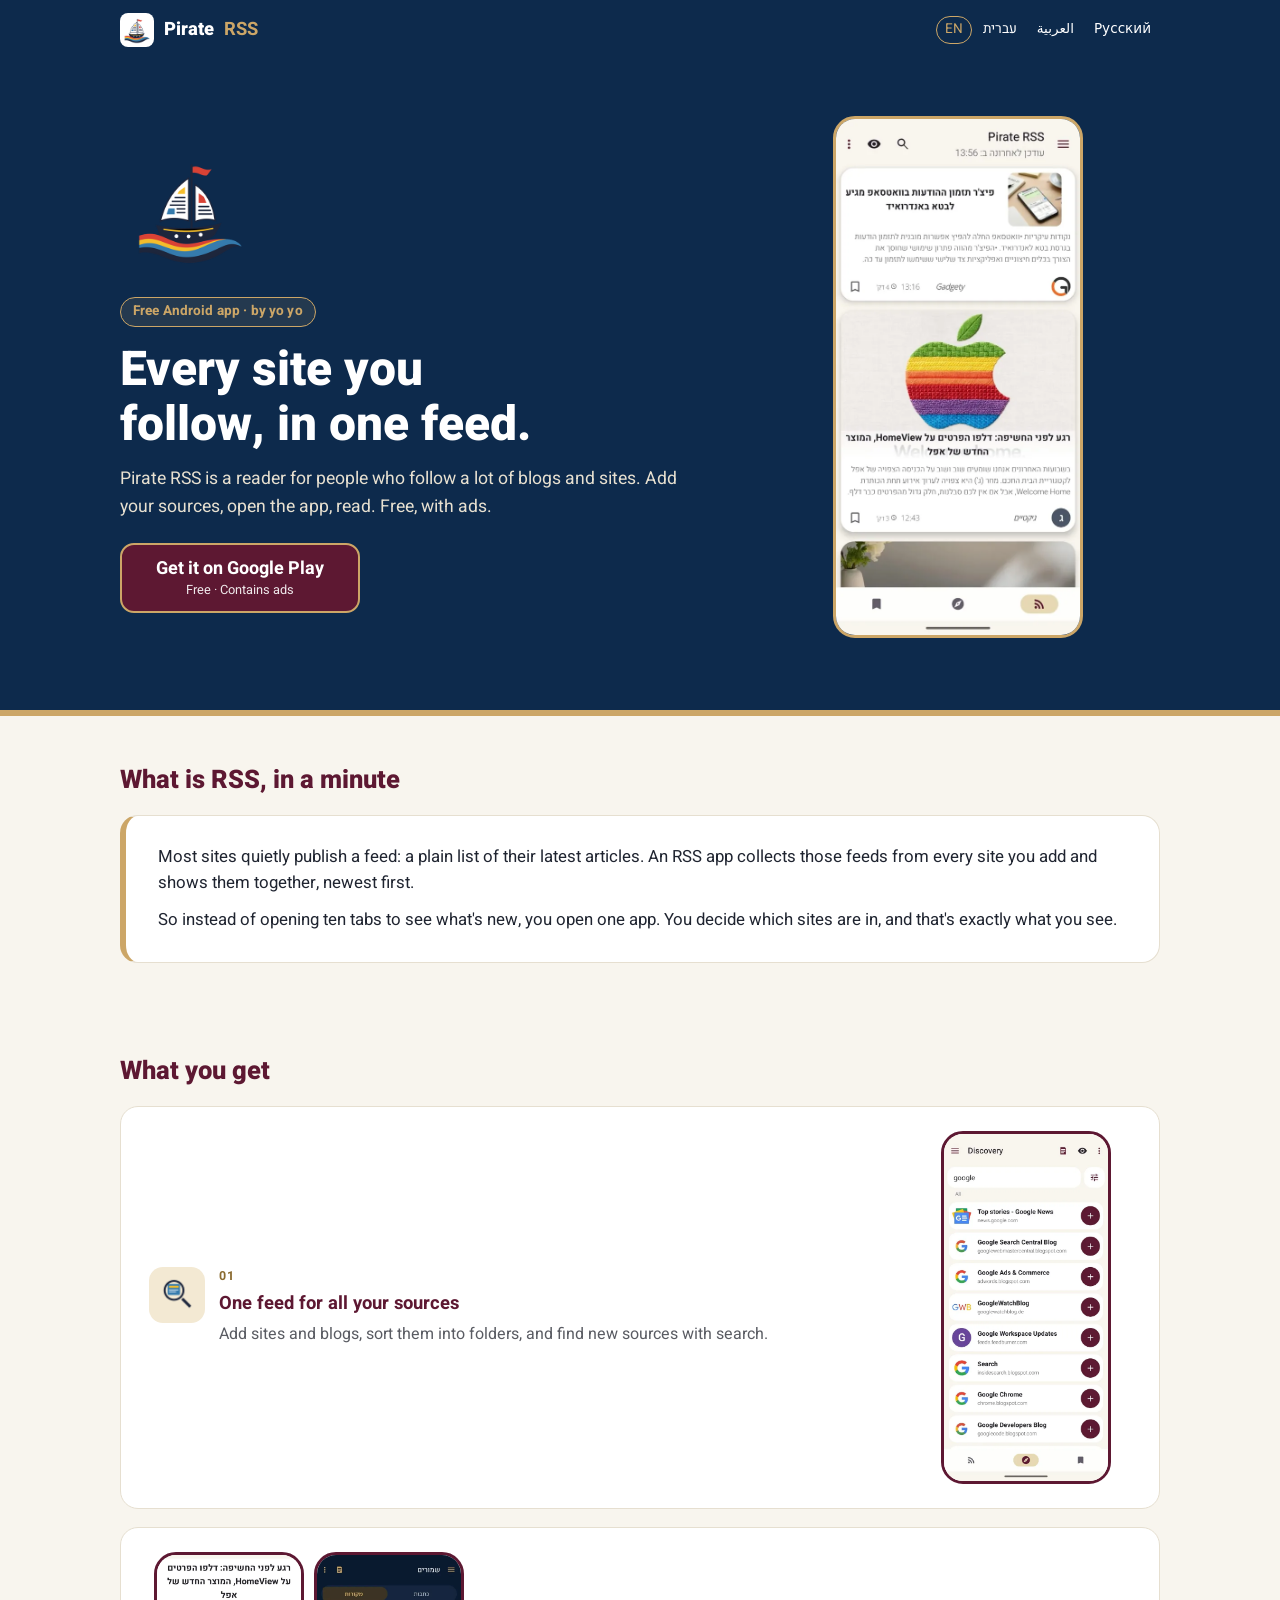
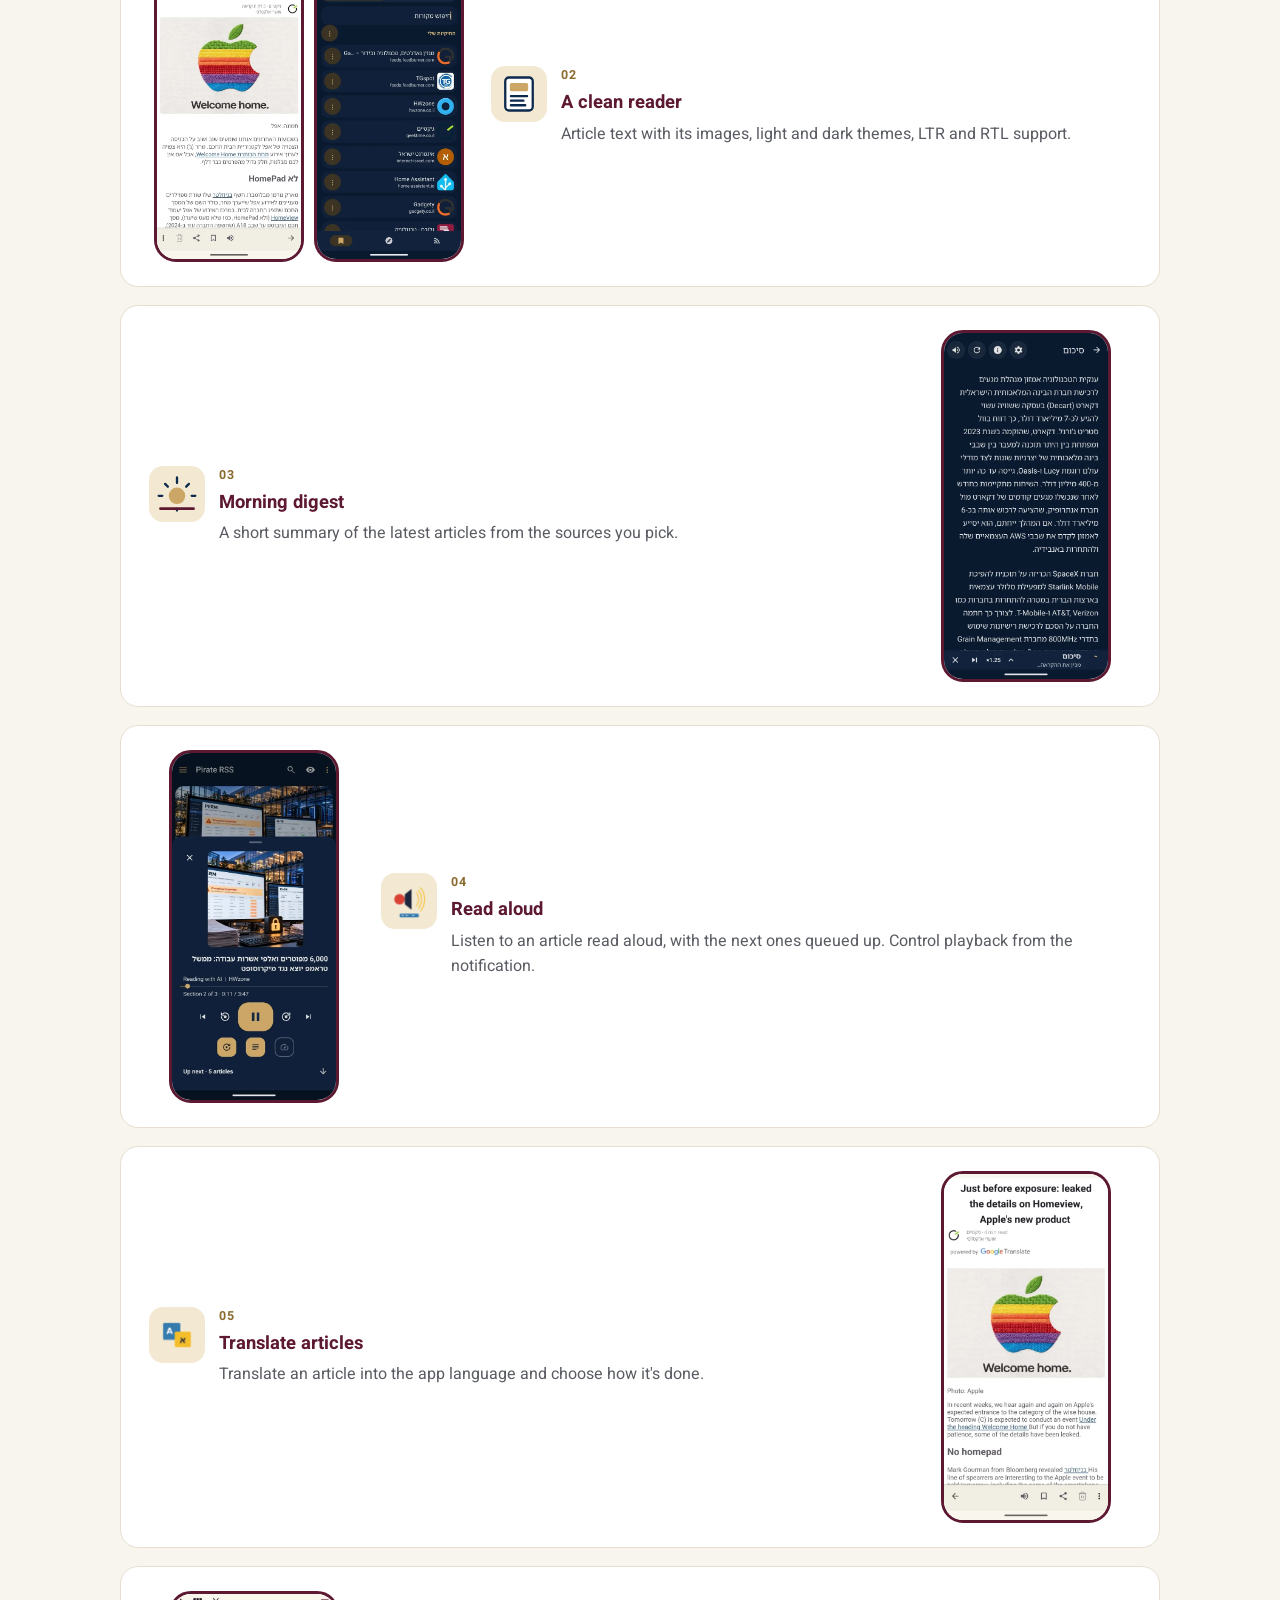
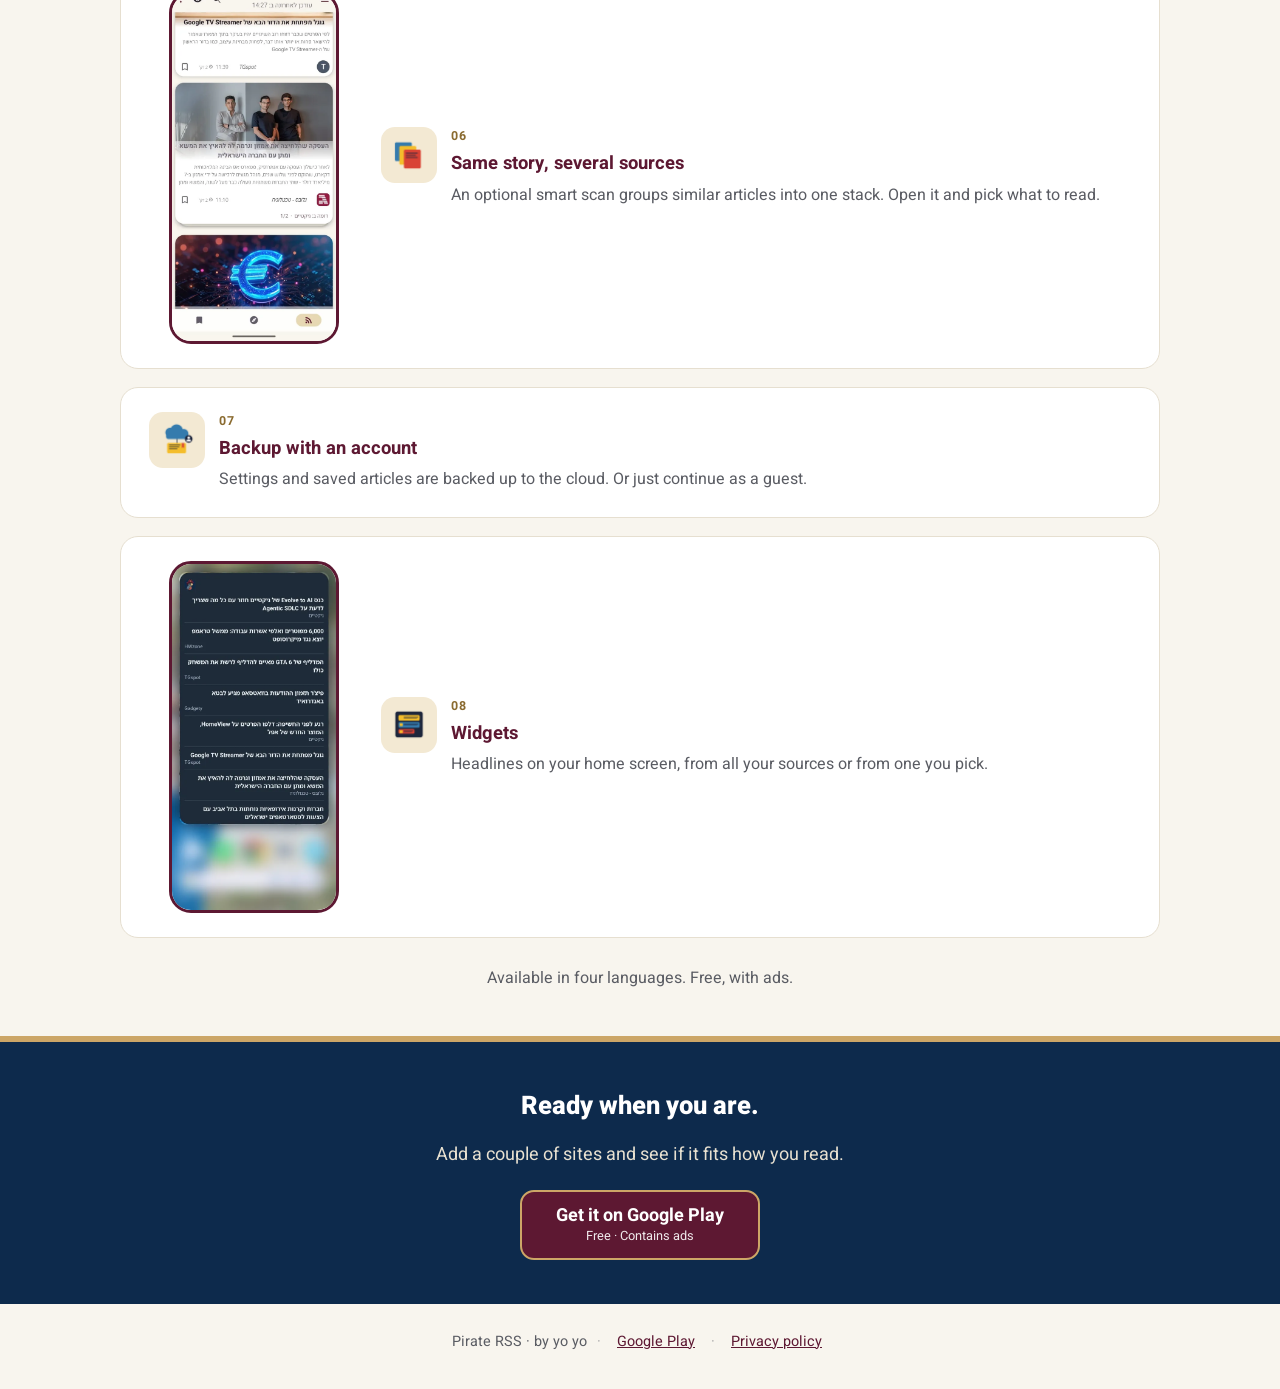
==== commit 7df879e4: "Landing: Arabic and Russian pages at /open/ar/ and /open/ru/ Add Arabic (RTL) and Russian versions o" ====
--- a/open/index.html
+++ b/open/index.html
@@ -8,6 +8,8 @@
 <link rel="canonical" href="https://yohaybn.github.io/open/">
 <link rel="alternate" hreflang="en" href="https://yohaybn.github.io/open/">
 <link rel="alternate" hreflang="he" href="https://yohaybn.github.io/open/he/">
+<link rel="alternate" hreflang="ar" href="https://yohaybn.github.io/open/ar/">
+<link rel="alternate" hreflang="ru" href="https://yohaybn.github.io/open/ru/">
 <link rel="alternate" hreflang="x-default" href="https://yohaybn.github.io/open/">
 <link rel="icon" type="image/png" sizes="32x32" href="img/favicon-32.png">
 <link rel="icon" type="image/png" sizes="192x192" href="img/favicon-192.png">
@@ -24,15 +26,17 @@
 <meta property="og:image:alt" content="Pirate RSS">
 <meta property="og:locale" content="en_US">
 <meta property="og:locale:alternate" content="he_IL">
+<meta property="og:locale:alternate" content="ar_AR">
+<meta property="og:locale:alternate" content="ru_RU">
 <meta name="twitter:card" content="summary_large_image">
 <meta name="twitter:title" content="Pirate RSS – every site you follow, in one feed">
 <meta name="twitter:description" content="Pirate RSS is a free Android reader that puts the sites and blogs you follow into one feed. Read, listen, translate.">
 <meta name="twitter:image" content="https://yohaybn.github.io/open/img/og-image.jpg">
 <script>
-/* Keep the old behaviour: visitors whose browser prefers Hebrew land on /open/he/ (no redirect when ?lang= is set). */
-(function(){try{var q=new URLSearchParams(location.search).get('lang');q=(q||'').toLowerCase().slice(0,2);if(q){if(q==='he'||q==='iw')location.replace('he/');return;}
+/* Keep the old behaviour: /open/ sends visitors to their language page. ?lang=he|ar|ru goes to that page, ?lang=en stays here; otherwise the first of the browser's languages that we have (en, he, ar, ru) wins. */
+(function(){try{var P={he:'he/',iw:'he/',ar:'ar/',ru:'ru/'};var q=new URLSearchParams(location.search).get('lang');q=(q||'').toLowerCase().slice(0,2);if(q){if(P[q]){location.replace(P[q]);return;}if(q==='en')return;}
 var l=navigator.languages&&navigator.languages.length?navigator.languages:[navigator.language||''];
-for(var i=0;i<l.length;i++){var c=String(l[i]).toLowerCase().slice(0,2);if(c==='en')return;if(c==='he'||c==='iw'){location.replace('he/');return;}}}catch(e){}})();
+for(var i=0;i<l.length;i++){var c=String(l[i]).toLowerCase().slice(0,2);if(c==='en')return;if(P[c]){location.replace(P[c]);return;}}}catch(e){}})();
 </script>
 <link rel="preload" href="fonts/heebo-latin.woff2" as="font" type="font/woff2" crossorigin>
 <link rel="stylesheet" href="css/landing.css">
@@ -41,7 +45,7 @@
 <a class="skip" href="#main">Skip to content</a>
 <header class="top"><div class="wrap">
   <a class="brand" href="./" dir="ltr"><img src="img/intro_1.png" alt="" width="34" height="34">Pirate <b>RSS</b></a>
-  <a class="lang" href="he/" lang="he" hreflang="he">עברית</a>
+  <nav class="langnav" aria-label="Language"><a href="./?lang=en" lang="en" hreflang="en" aria-current="page">EN</a><a href="he/" lang="he" hreflang="he">עברית</a><a href="ar/" lang="ar" hreflang="ar">العربية</a><a href="ru/" lang="ru" hreflang="ru">Русский</a></nav>
 </div></header>
 <main id="main">
 <section class="hero"><div class="wrap">
--- a/open/css/landing.css
+++ b/open/css/landing.css
@@ -2,10 +2,13 @@
 /* Heebo, self-hosted (SIL OFL 1.1, see ../fonts/OFL.txt) */
 @font-face{font-family:"Heebo";font-style:normal;font-weight:100 900;font-display:swap;src:url(../fonts/heebo-hebrew.woff2) format("woff2");unicode-range:U+0307-0308,U+0590-05FF,U+200C-2010,U+20AA,U+25CC,U+FB1D-FB4F}
 @font-face{font-family:"Heebo";font-style:normal;font-weight:100 900;font-display:swap;src:url(../fonts/heebo-latin.woff2) format("woff2");unicode-range:U+0000-00FF,U+0131,U+0152-0153,U+02BB-02BC,U+02C6,U+02DA,U+02DC,U+0304,U+0308,U+0329,U+2000-206F,U+20AC,U+2122,U+2191,U+2193,U+2212,U+2215,U+FEFF,U+FFFD}
+/* Noto Sans Arabic and Noto Sans Cyrillic, self-hosted subsets (SIL OFL 1.1, see ../fonts/OFL-Noto.txt); only downloaded when a page has those characters */
+@font-face{font-family:"Noto Sans Arabic";font-style:normal;font-weight:100 900;font-display:swap;src:url(../fonts/noto-sans-arabic.woff2) format("woff2");unicode-range:U+0600-06FF,U+200C-200F,U+2010-2011,U+204F,U+25CC,U+FE70-FEFF}
+@font-face{font-family:"Noto Sans";font-style:normal;font-weight:100 900;font-display:swap;src:url(../fonts/noto-sans-cyrillic.woff2) format("woff2");unicode-range:U+0301,U+0400-045F,U+0490-0491,U+04B0-04B1,U+2116}
 *{box-sizing:border-box}
 html{scroll-behavior:smooth;-webkit-text-size-adjust:100%}
 @media(prefers-reduced-motion:reduce){html{scroll-behavior:auto}}
-body{margin:0;background:var(--cream);color:var(--ink);font-family:"Heebo","Noto Sans Hebrew",system-ui,-apple-system,"Segoe UI",Roboto,sans-serif;line-height:1.6;font-size:17px}
+body{margin:0;background:var(--cream);color:var(--ink);font-family:"Heebo","Noto Sans Arabic","Noto Sans","Noto Sans Hebrew",system-ui,-apple-system,"Segoe UI",Roboto,sans-serif;line-height:1.6;font-size:17px}
 img{max-width:100%}
 a{color:var(--burg)}
 .wrap{max-width:1080px;margin:0 auto;padding:0 20px}
@@ -19,6 +22,11 @@
 .brand b{color:var(--gold)}
 .lang{color:#fff;text-decoration:none;font-size:.95rem;border:1px solid rgba(255,255,255,.45);border-radius:999px;padding:4px 12px}
 .lang:hover{background:rgba(255,255,255,.1)}
+.langnav{display:flex;align-items:center;gap:2px;flex-wrap:wrap;justify-content:flex-end}
+.langnav a{color:#fff;text-decoration:none;font-size:.85rem;line-height:1.3;padding:4px 8px;border-radius:999px;border:1px solid transparent;white-space:nowrap}
+.langnav a:not([aria-current]){font-family:"Heebo",system-ui,-apple-system,"Segoe UI",Roboto,sans-serif} /* other languages' labels use system fonts, so a page only downloads its own script */
+.langnav a:hover{background:rgba(255,255,255,.1)}
+.langnav a[aria-current]{border-color:var(--gold);color:var(--gold)}
 /* hero */
 .hero{background:var(--navy);color:#fff;padding:36px 0 56px;border-bottom:6px solid var(--gold);position:relative;overflow:hidden}
 .hero .wrap{display:grid;gap:28px;align-items:center}
@@ -29,7 +37,7 @@
 .btn.play{background:var(--burg);color:#fff;border:2px solid var(--gold)}
 .btn.play:hover{background:#6E1E3C}
 .btn.play small{font-weight:400;font-size:.8rem;opacity:.9;margin-top:3px}
-.btn:focus-visible,.lang:focus-visible,a:focus-visible{outline:3px solid var(--gold);outline-offset:3px}
+.btn:focus-visible,.lang:focus-visible,.langnav a:focus-visible,a:focus-visible{outline:3px solid var(--gold);outline-offset:3px}
 .hero .logo{width:140px;height:140px;margin-bottom:6px}
 /* phone screenshots */
 .phone{width:min(100%,190px);margin:0 auto;border:3px solid var(--gold);border-radius:22px;overflow:hidden;background:#000;display:block;padding:0}
@@ -78,4 +86,10 @@
   .rss .card{padding:28px 32px;font-size:1.05rem}
 }
 h1,h2,h3{text-wrap:balance}
+/* Arabic: no tracking on joined script, a little more line height */
+html[lang=ar] .eyebrow,html[lang=ar] .feat .n{letter-spacing:0}
+html[lang=ar] h1{line-height:1.35}
+html[lang=ar] body{line-height:1.75}
+@media(max-width:480px){.top .wrap{padding:0 12px}.brand{gap:7px;font-size:1rem}.brand img{width:28px;height:28px}.langnav{gap:0;flex-wrap:nowrap}.langnav a{font-size:.8rem;padding:3px 6px}.brand{flex:none}}
+@media(max-width:360px){.langnav a{font-size:.74rem;padding:3px 4px}}
 @media(max-width:520px){footer .wrap{flex-direction:column;align-items:center;gap:8px}footer .sep{display:none}}
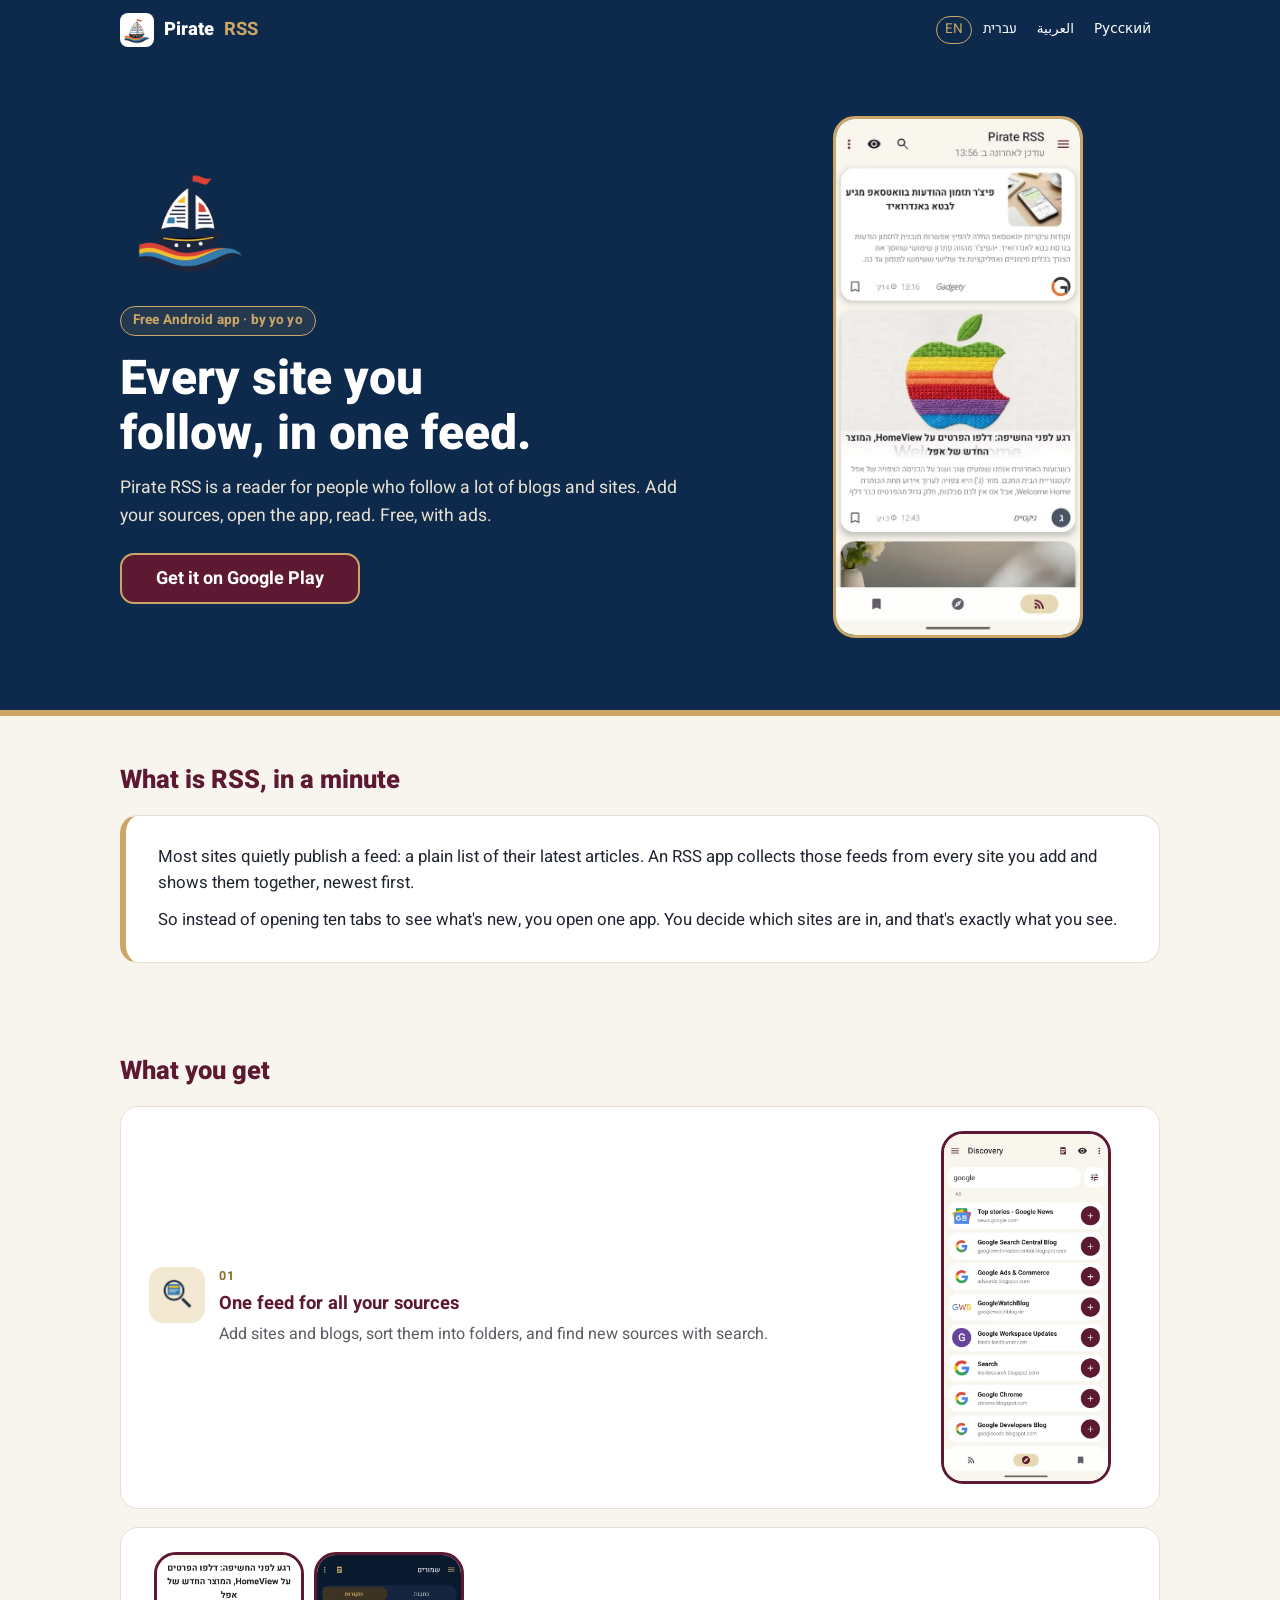
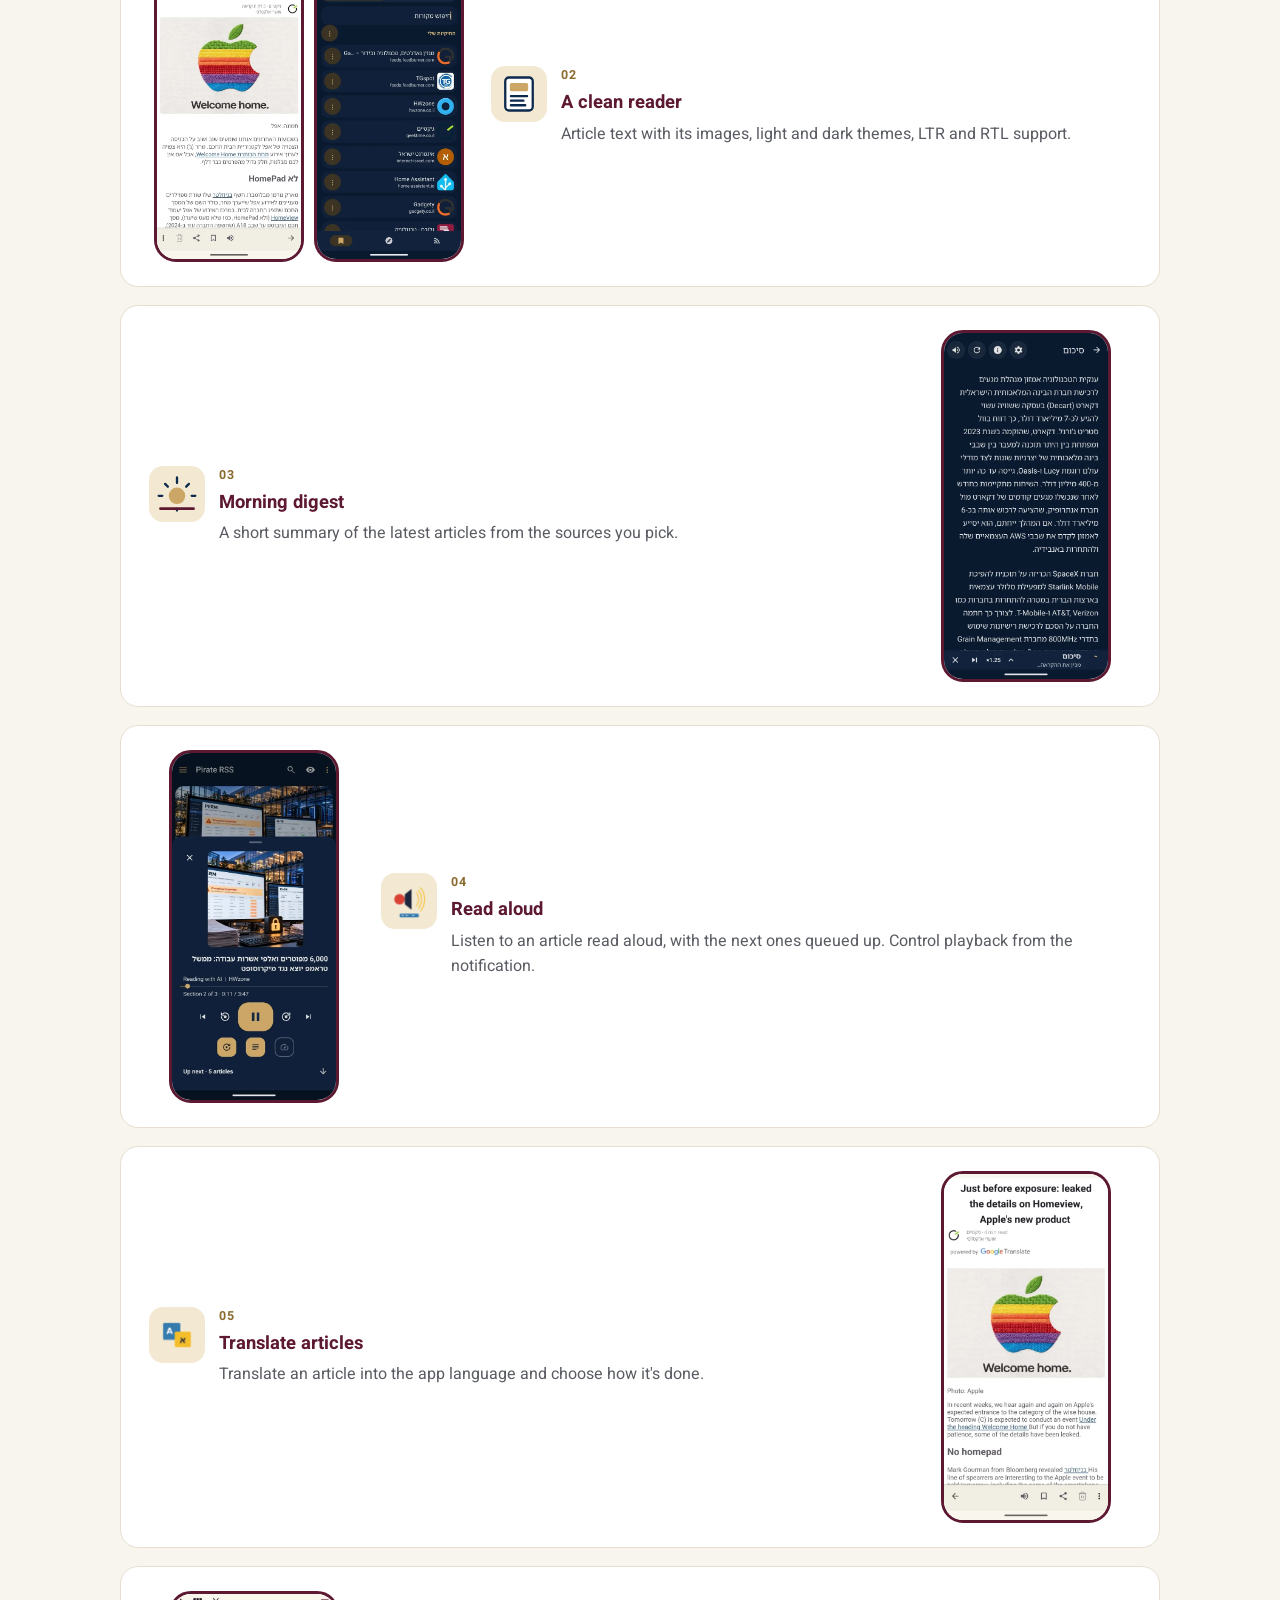
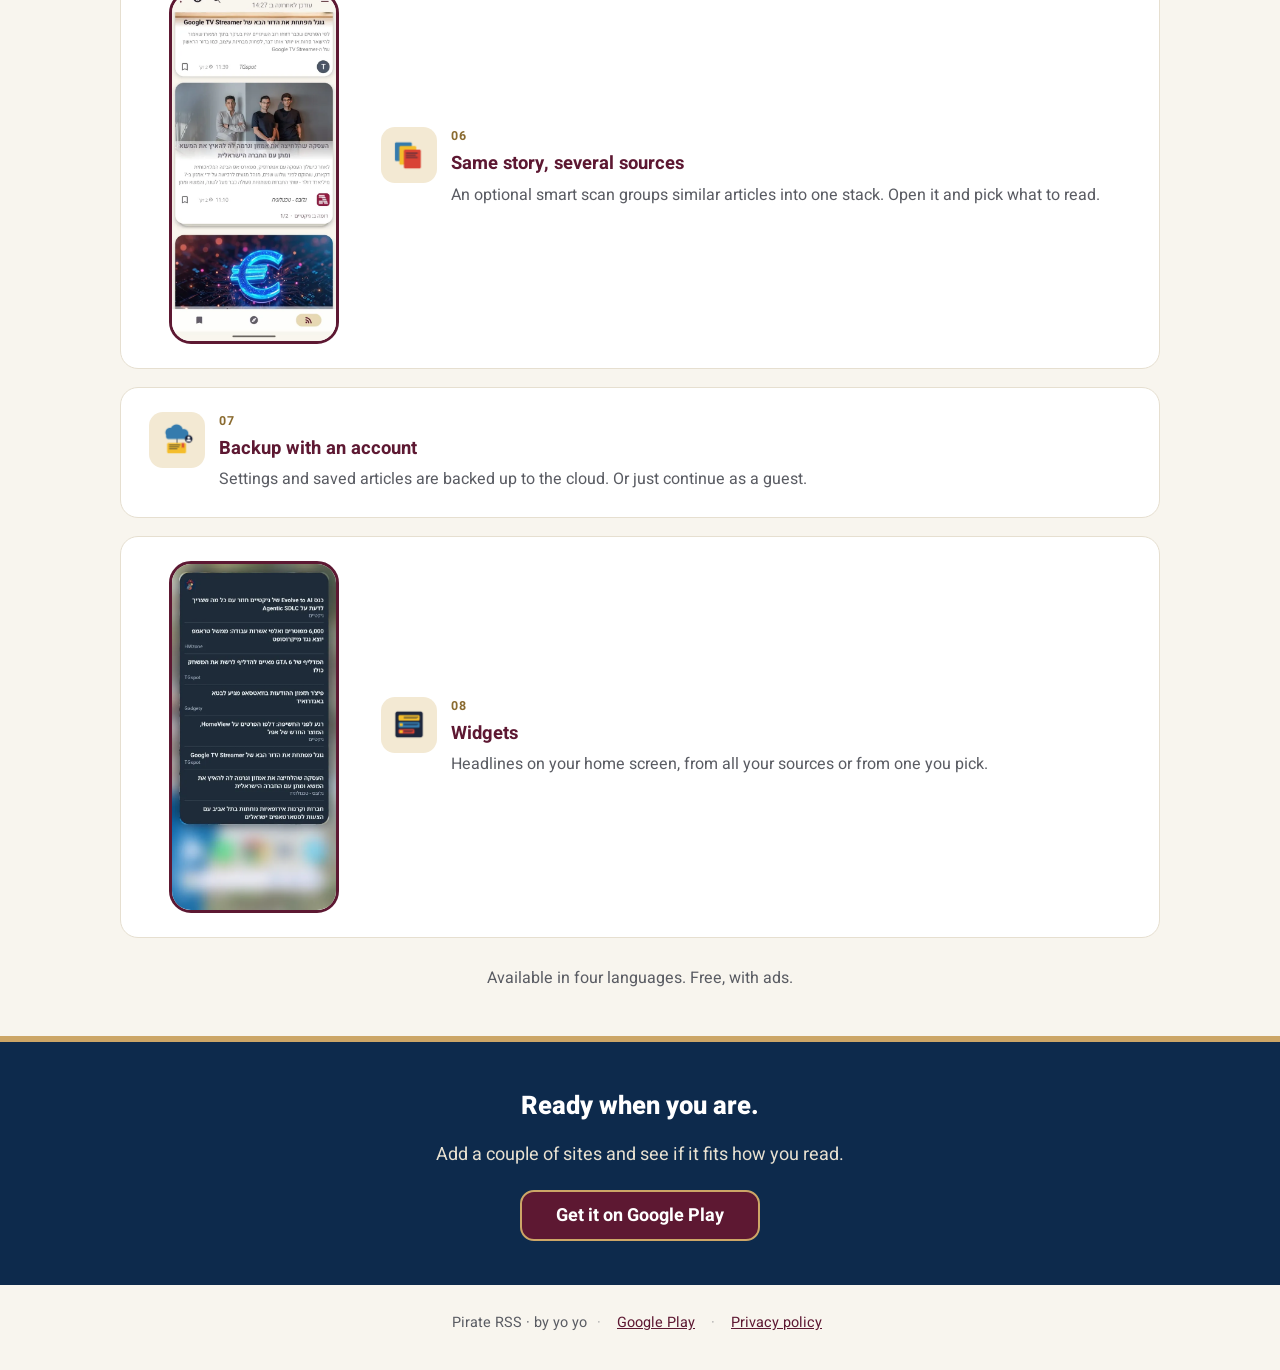
==== commit 3517b045: "Landing: Google Play button shows only the download label" ====
--- a/open/index.html
+++ b/open/index.html
@@ -54,7 +54,7 @@
     <div><span class="eyebrow">Free Android app · by <bdi>yo yo</bdi></span></div>
     <h1>Every site you follow, in one feed.</h1>
     <p class="sub">Pirate RSS is a reader for people who follow a lot of blogs and sites. Add your sources, open the app, read. Free, with ads.</p>
-    <a class="btn play" href="https://play.google.com/store/apps/details?id=com.yoyo.rss">Get it on Google Play<small>Free · Contains ads</small></a>
+    <a class="btn play" href="https://play.google.com/store/apps/details?id=com.yoyo.rss">Get it on Google Play</a>
   </div>
   <figure class="phone"><img src="img/screens/feed.webp" width="540" height="1141" alt="Main article list" fetchpriority="high"></figure>
 </div></section>
@@ -93,7 +93,7 @@
 <section class="cta2"><div class="wrap">
   <h2>Ready when you are.</h2>
   <p>Add a couple of sites and see if it fits how you read.</p>
-  <a class="btn play" href="https://play.google.com/store/apps/details?id=com.yoyo.rss">Get it on Google Play<small>Free · Contains ads</small></a>
+  <a class="btn play" href="https://play.google.com/store/apps/details?id=com.yoyo.rss">Get it on Google Play</a>
 </div></section>
 </main>
 <footer><div class="wrap"><span><bdi>Pirate RSS</bdi> · by  <bdi>yo yo</bdi></span><span class="sep">·</span><a href="https://play.google.com/store/apps/details?id=com.yoyo.rss">Google Play</a><span class="sep">·</span><a href="privacy/">Privacy policy</a></div></footer>
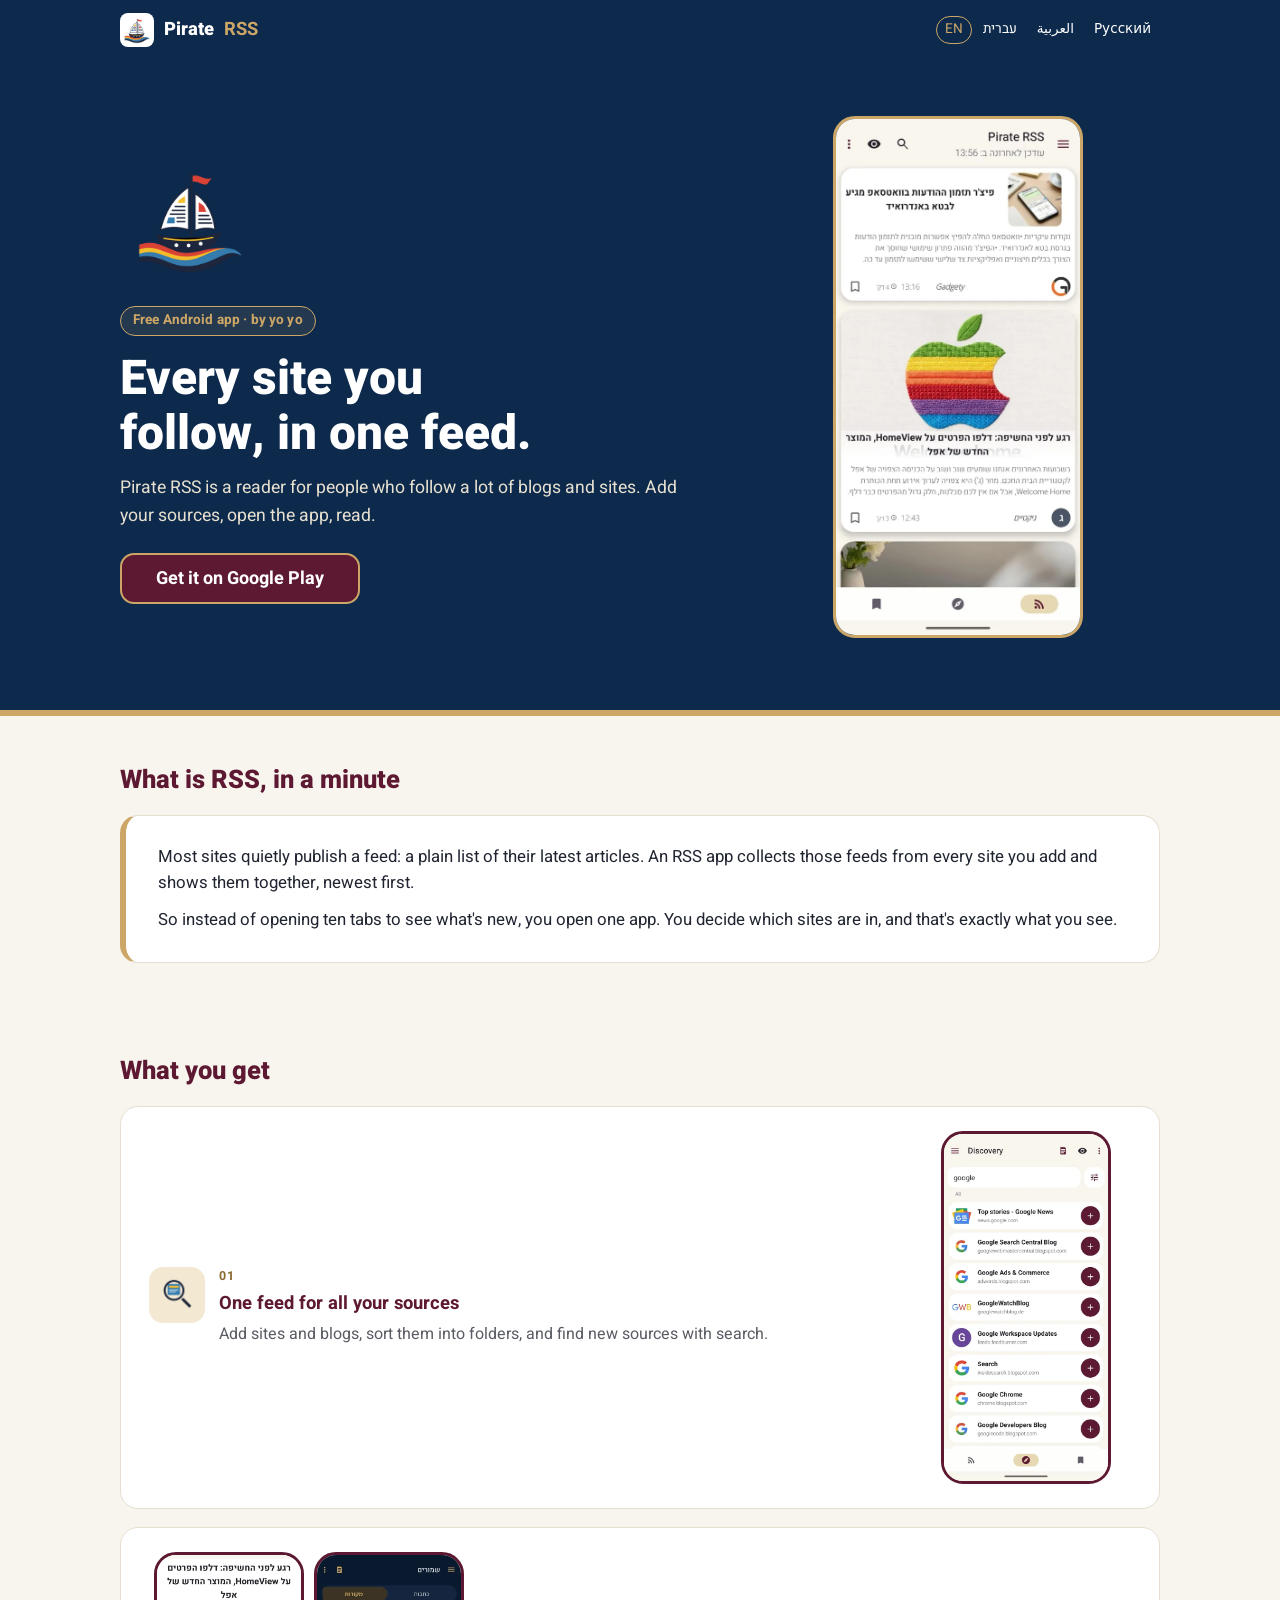
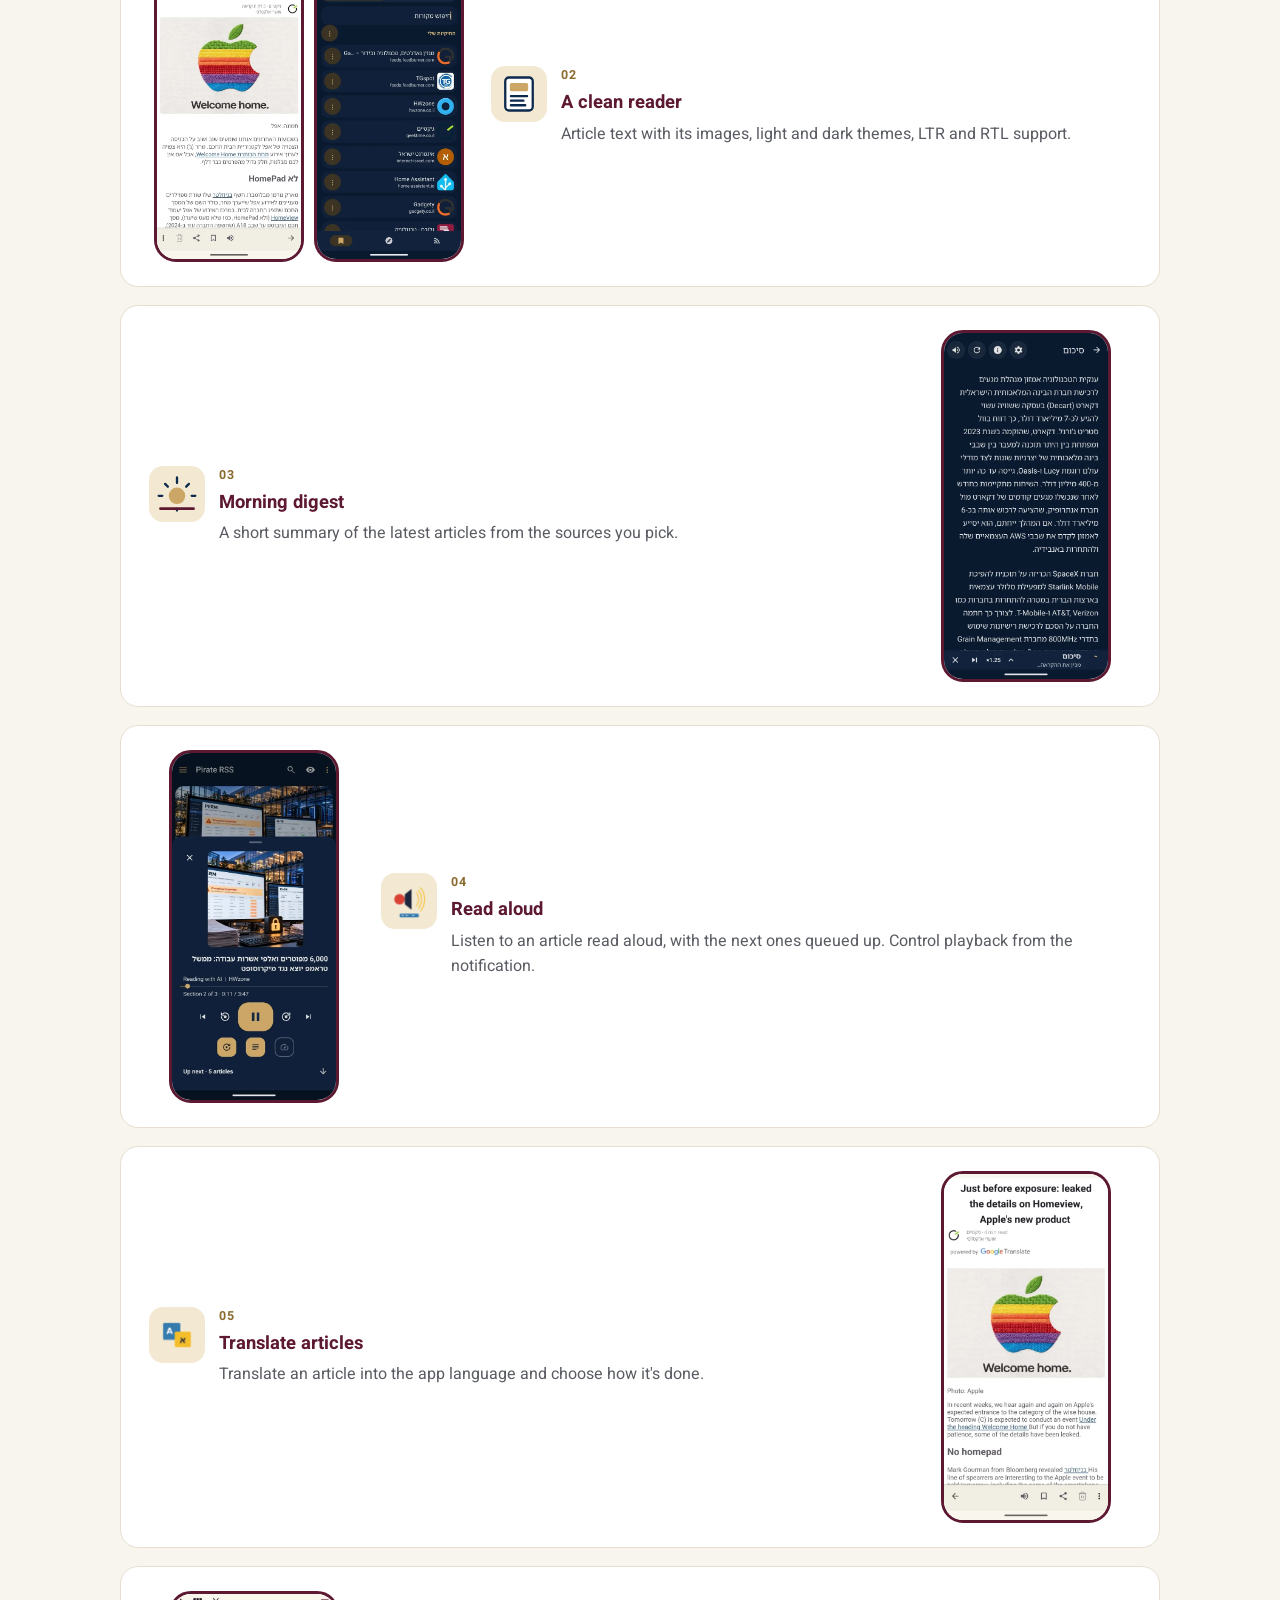
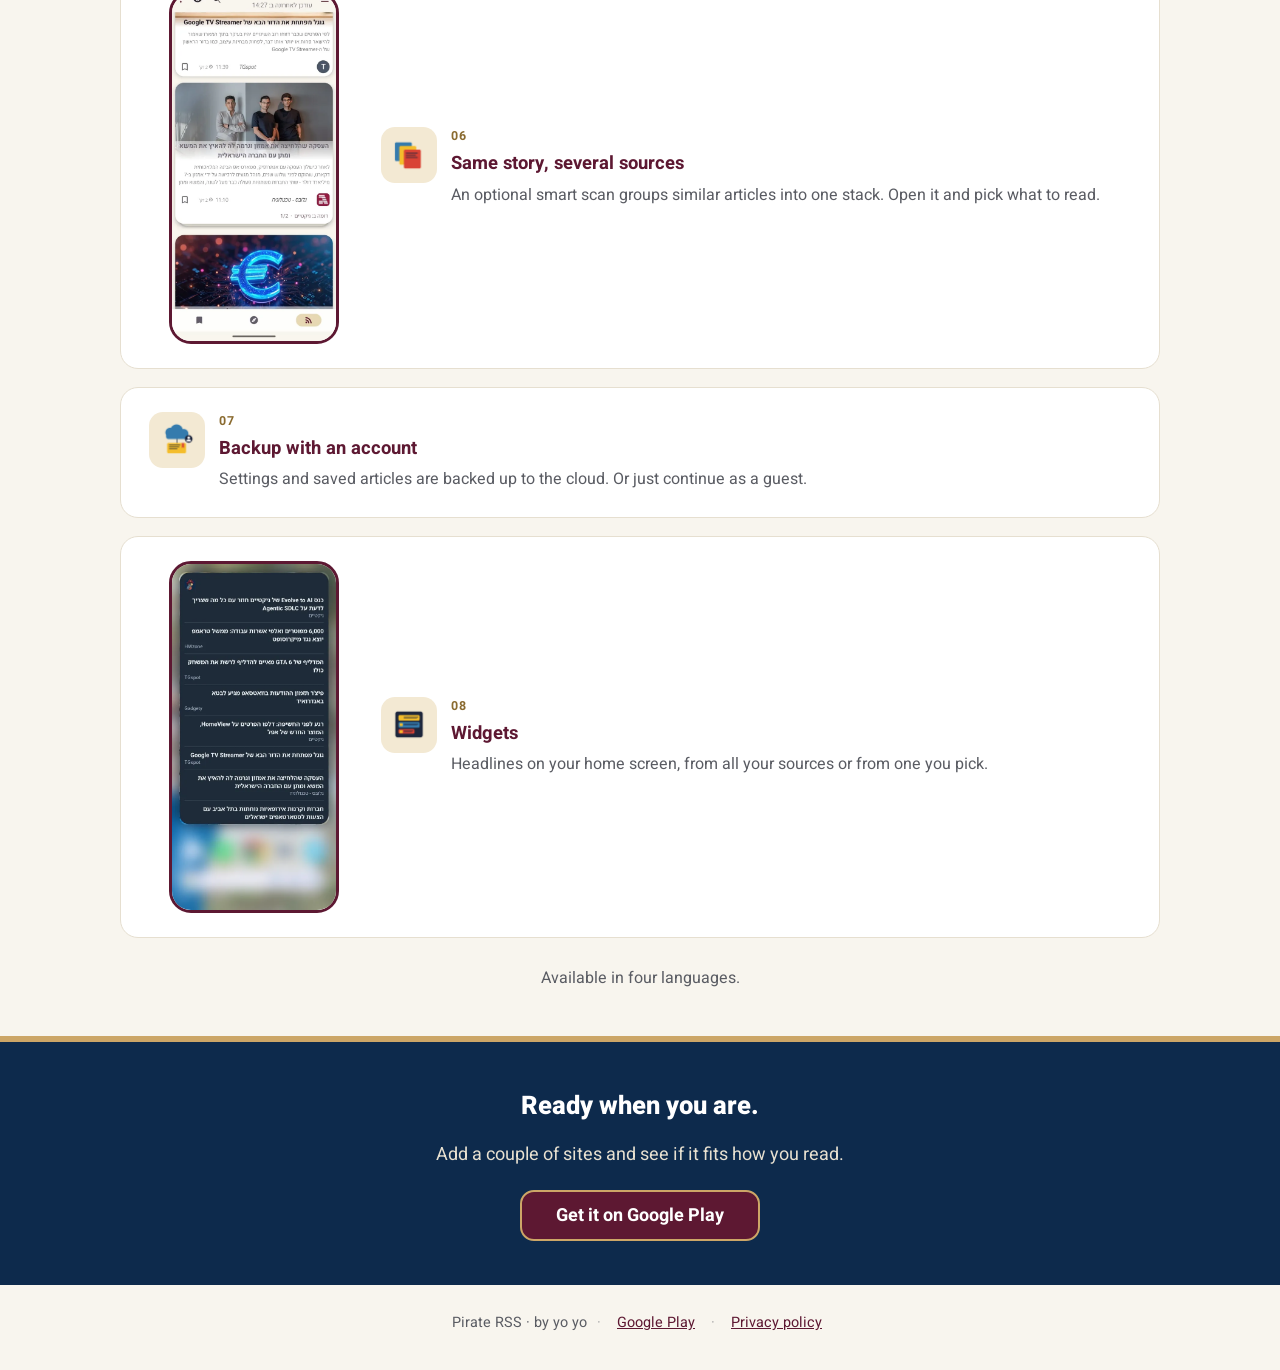
==== commit 41e133f2: "Remove 'free, with ads' sentences from the main text (en/he/ar/ru)" ====
--- a/open/index.html
+++ b/open/index.html
@@ -53,7 +53,7 @@
     <img class="logo" src="img/intro_1.png" width="140" height="140" alt="Pirate RSS">
     <div><span class="eyebrow">Free Android app · by <bdi>yo yo</bdi></span></div>
     <h1>Every site you follow, in one feed.</h1>
-    <p class="sub">Pirate RSS is a reader for people who follow a lot of blogs and sites. Add your sources, open the app, read. Free, with ads.</p>
+    <p class="sub">Pirate RSS is a reader for people who follow a lot of blogs and sites. Add your sources, open the app, read.</p>
     <a class="btn play" href="https://play.google.com/store/apps/details?id=com.yoyo.rss">Get it on Google Play</a>
   </div>
   <figure class="phone"><img src="img/screens/feed.webp" width="540" height="1141" alt="Main article list" fetchpriority="high"></figure>
@@ -88,7 +88,7 @@
   <div class="txt"><div class="ico"><img src="img/intro_8.png" alt="" width="44" height="44" loading="lazy"></div><div><div class="n">08</div><h3>Widgets</h3><p>Headlines on your home screen, from all your sources or from one you pick.</p></div></div>
   <figure class="phone"><img src="img/screens/widget.webp" width="540" height="1141" alt="Home-screen widget" loading="lazy"></figure>
 </article></div>
-  <p class="langs">Available in four languages. Free, with ads.</p>
+  <p class="langs">Available in four languages.</p>
 </div></section>
 <section class="cta2"><div class="wrap">
   <h2>Ready when you are.</h2>
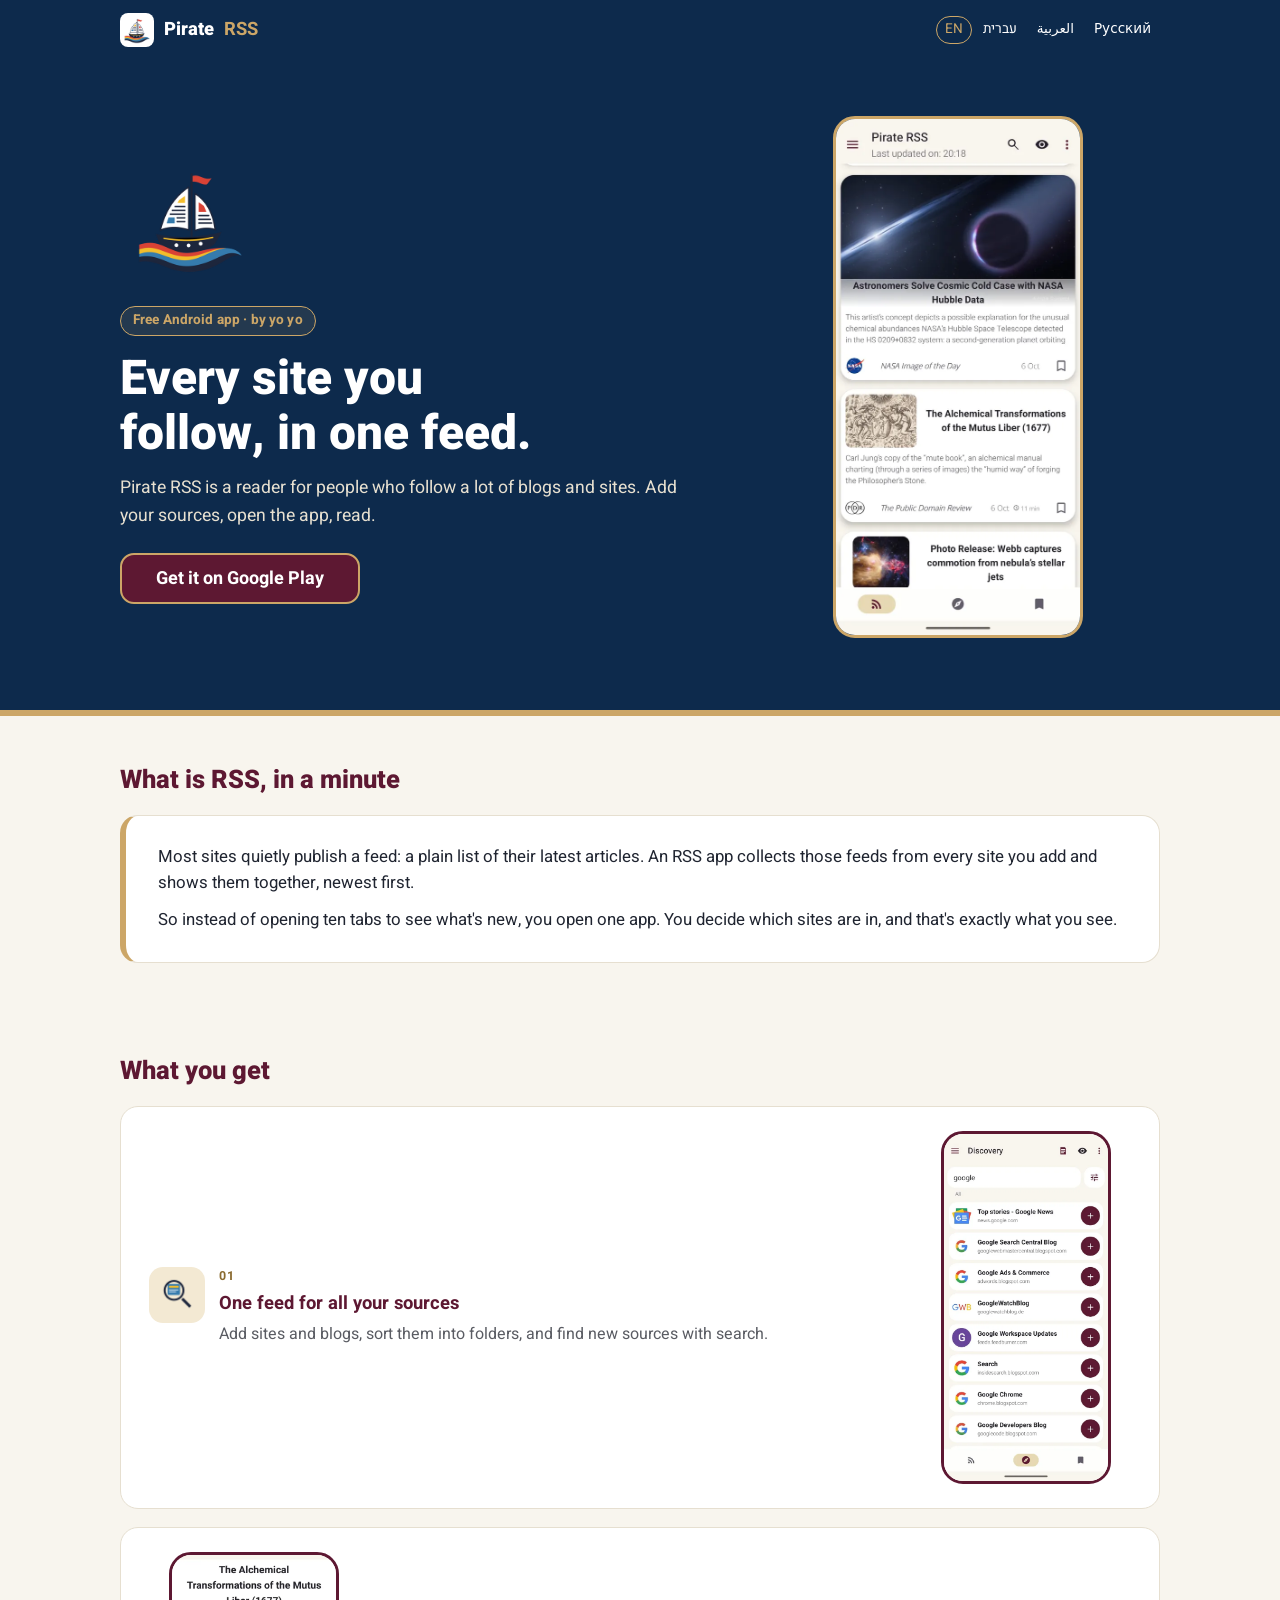
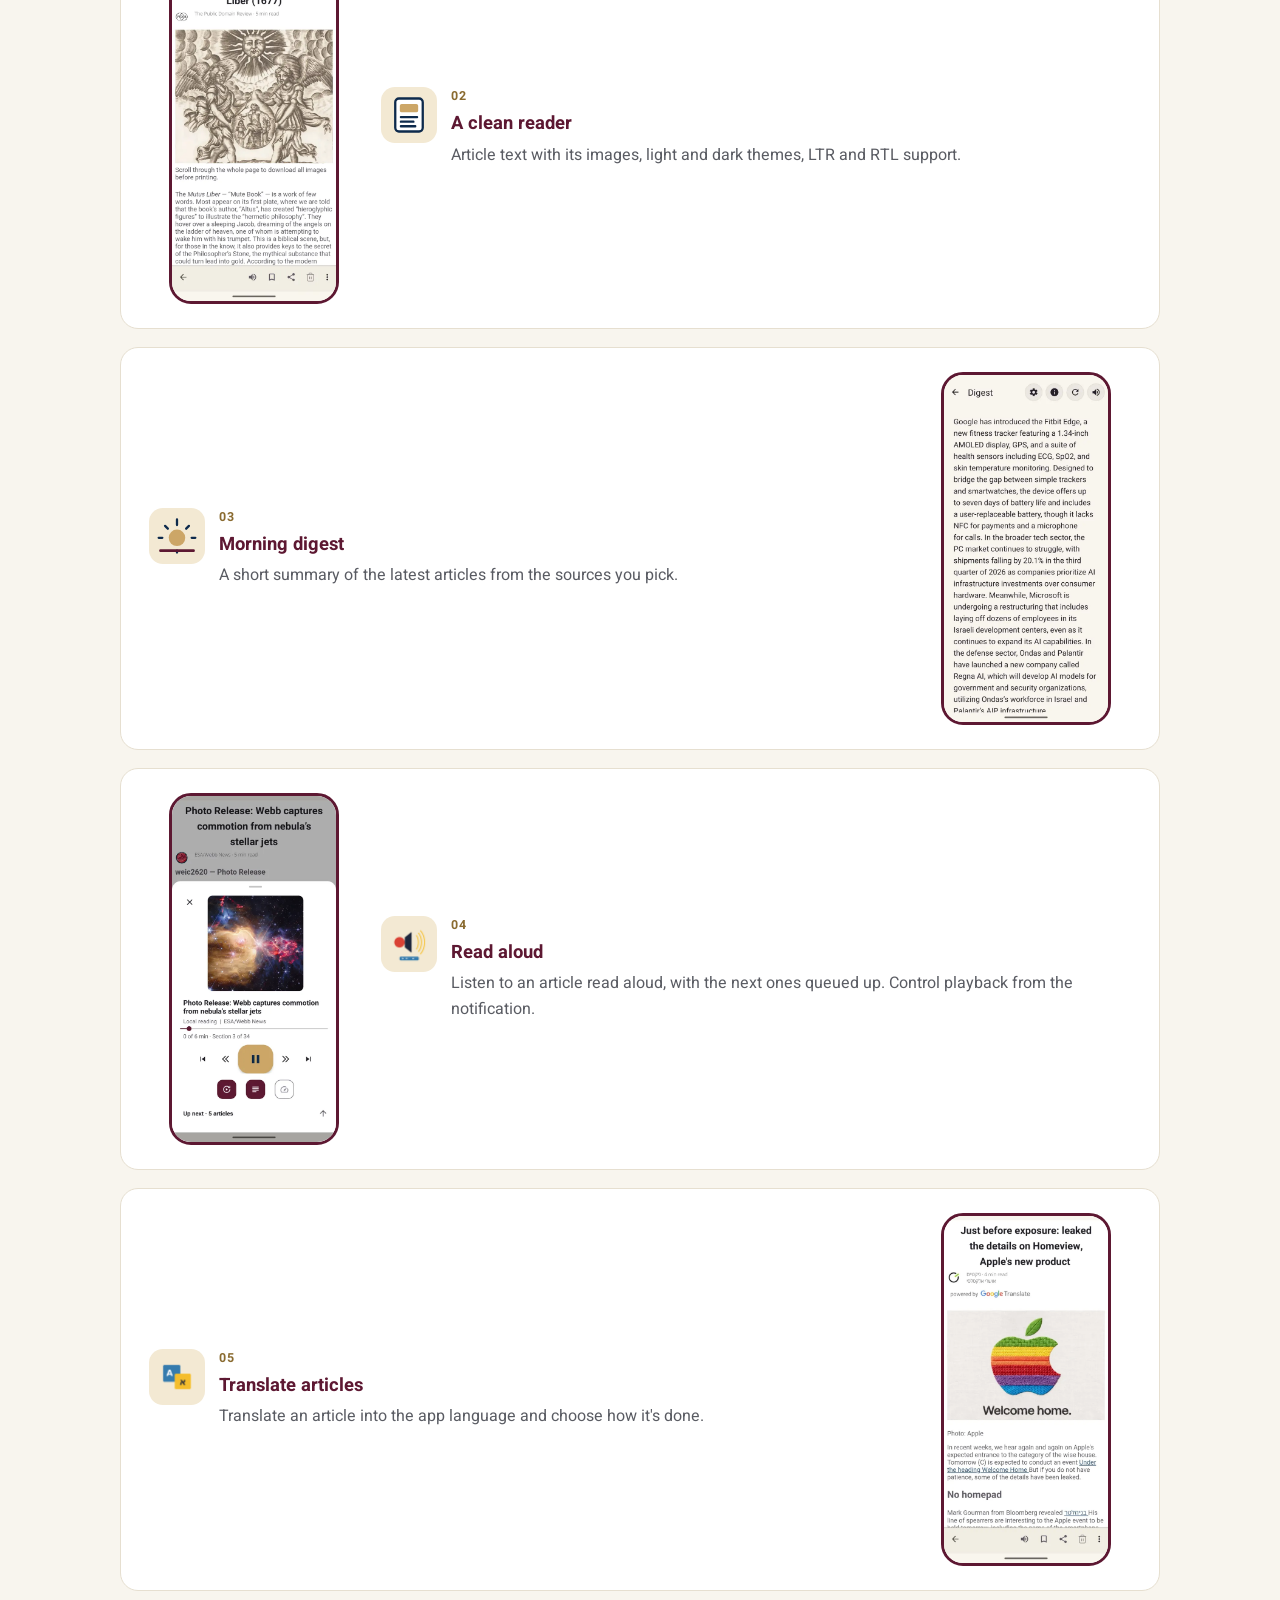
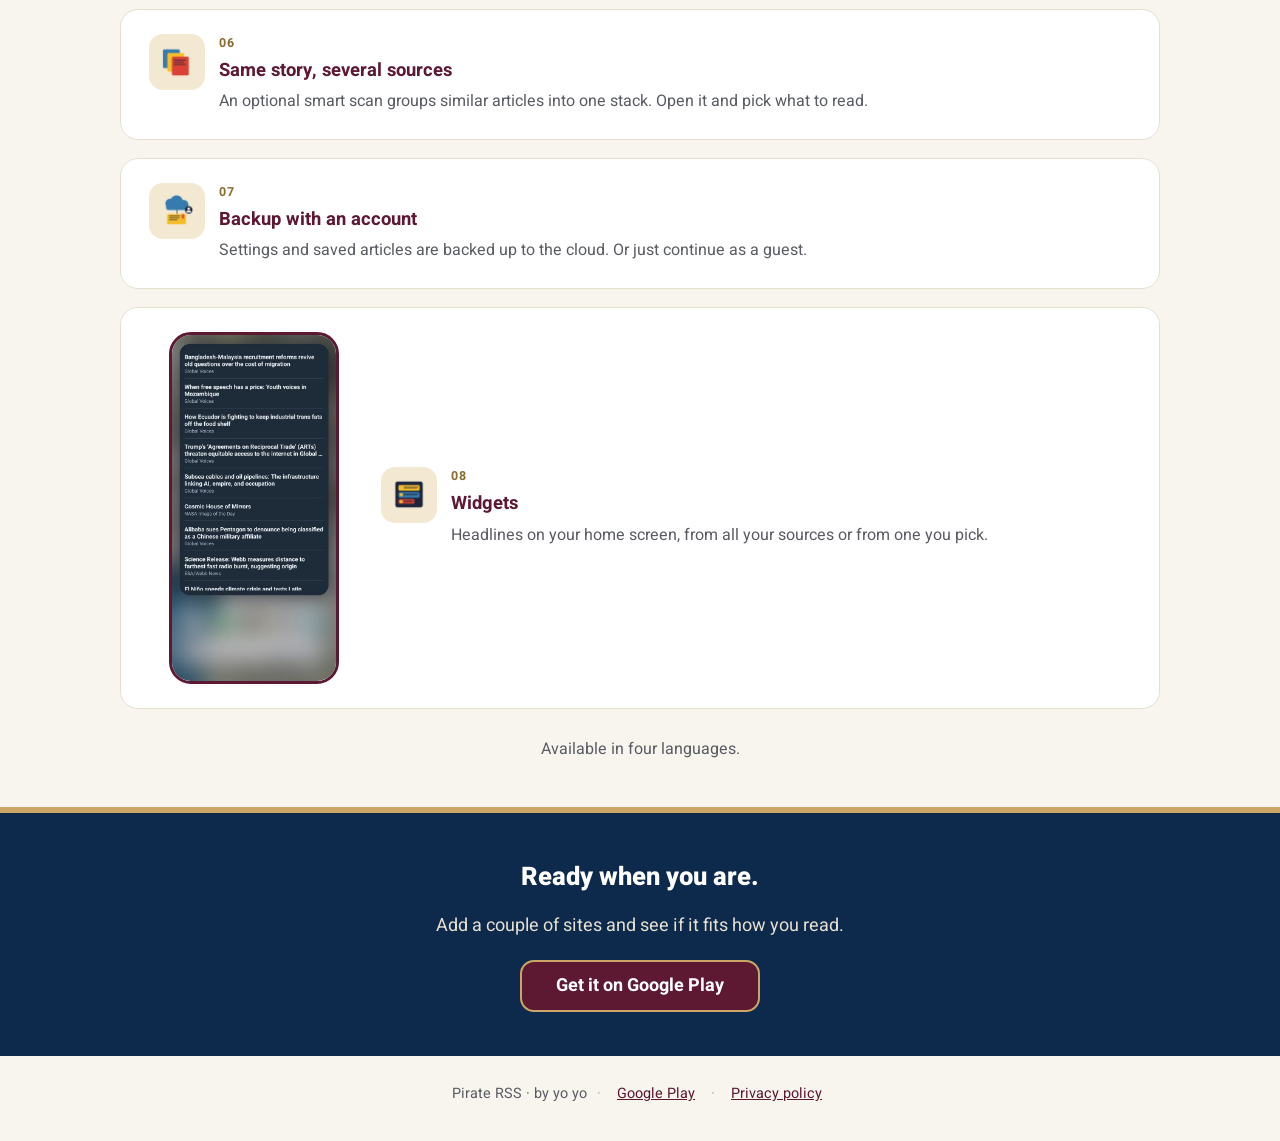
==== commit 1d665ffa: "Landing: English app screenshots on EN/AR/RU pages, Hebrew add-site shot on HE The EN, AR and RU pag" ====
--- a/open/index.html
+++ b/open/index.html
@@ -44,7 +44,7 @@
 <body>
 <a class="skip" href="#main">Skip to content</a>
 <header class="top"><div class="wrap">
-  <a class="brand" href="./" dir="ltr"><img src="img/intro_1.png" alt="" width="34" height="34">Pirate <b>RSS</b></a>
+  <a class="brand" href="./?lang=en" dir="ltr"><img src="img/intro_1.png" alt="" width="34" height="34">Pirate <b>RSS</b></a>
   <nav class="langnav" aria-label="Language"><a href="./?lang=en" lang="en" hreflang="en" aria-current="page">EN</a><a href="he/" lang="he" hreflang="he">עברית</a><a href="ar/" lang="ar" hreflang="ar">العربية</a><a href="ru/" lang="ru" hreflang="ru">Русский</a></nav>
 </div></header>
 <main id="main">
@@ -56,7 +56,7 @@
     <p class="sub">Pirate RSS is a reader for people who follow a lot of blogs and sites. Add your sources, open the app, read.</p>
     <a class="btn play" href="https://play.google.com/store/apps/details?id=com.yoyo.rss">Get it on Google Play</a>
   </div>
-  <figure class="phone"><img src="img/screens/feed.webp" width="540" height="1141" alt="Main article list" fetchpriority="high"></figure>
+  <figure class="phone"><img src="img/screens/en/feed.webp" width="540" height="1141" alt="Main article list" fetchpriority="high"></figure>
 </div></section>
 <section class="rss light"><div class="wrap">
   <h2>What is RSS, in a minute</h2>
@@ -67,26 +67,25 @@
   <div class="list"><article class="feat">
   <div class="txt"><div class="ico"><img src="img/intro_3.png" alt="" width="44" height="44" loading="lazy"></div><div><div class="n">01</div><h3>One feed for all your sources</h3><p>Add sites and blogs, sort them into folders, and find new sources with search.</p></div></div>
   <figure class="phone"><img src="img/screens/add-site.webp" width="540" height="1141" alt="Add a site / feed" loading="lazy"></figure>
-</article><article class="feat flip two">
+</article><article class="feat flip">
   <div class="txt"><div class="ico"><svg aria-hidden="true" focusable="false" viewBox="0 0 48 48" fill="none"><rect x="9" y="6" width="30" height="36" rx="4" fill="#fff" stroke="#0D2A4C" stroke-width="2.5"/><rect x="14" y="12" width="20" height="9" rx="2" fill="#CCA667"/><rect x="14" y="25" width="20" height="2.5" rx="1" fill="#0D2A4C"/><rect x="14" y="30" width="16" height="2.5" rx="1" fill="#0D2A4C"/><rect x="14" y="35" width="18" height="2.5" rx="1" fill="#0D2A4C"/></svg></div><div><div class="n">02</div><h3>A clean reader</h3><p>Article text with its images, light and dark themes, LTR and RTL support.</p></div></div>
-  <div class="shots"><figure class="phone"><img src="img/screens/article.webp" width="540" height="1141" alt="Open article" loading="lazy"></figure><figure class="phone"><img src="img/screens/sources.webp" width="540" height="1141" alt="Sources list" loading="lazy"></figure></div>
+  <figure class="phone"><img src="img/screens/en/article.webp" width="540" height="1141" alt="Open article" loading="lazy"></figure>
 </article><article class="feat">
   <div class="txt"><div class="ico"><svg aria-hidden="true" focusable="false" viewBox="0 0 48 48" fill="none"><circle cx="24" cy="26" r="9" fill="#CCA667"/><path d="M24 6v6M24 40v2M8 26H4M44 26h-4M11 13l3 3M37 13l-3 3" stroke="#0D2A4C" stroke-width="2.5" stroke-linecap="round"/><path d="M6 40h36" stroke="#5D1832" stroke-width="3" stroke-linecap="round"/></svg></div><div><div class="n">03</div><h3>Morning digest</h3><p>A short summary of the latest articles from the sources you pick.</p></div></div>
-  <figure class="phone"><img src="img/screens/digest.webp" width="540" height="1141" alt="Morning digest" loading="lazy"></figure>
+  <figure class="phone"><img src="img/screens/en/digest.webp" width="540" height="1141" alt="Morning digest" loading="lazy"></figure>
 </article><article class="feat flip">
   <div class="txt"><div class="ico"><img src="img/intro_6.png" alt="" width="44" height="44" loading="lazy"></div><div><div class="n">04</div><h3>Read aloud</h3><p>Listen to an article read aloud, with the next ones queued up. Control playback from the notification.</p></div></div>
-  <figure class="phone"><img src="img/screens/player.webp" width="540" height="1141" alt="Playback notification" loading="lazy"></figure>
+  <figure class="phone"><img src="img/screens/en/player.webp" width="540" height="1141" alt="Playback notification" loading="lazy"></figure>
 </article><article class="feat">
   <div class="txt"><div class="ico"><img src="img/intro_5.png" alt="" width="44" height="44" loading="lazy"></div><div><div class="n">05</div><h3>Translate articles</h3><p>Translate an article into the app language and choose how it&#x27;s done.</p></div></div>
   <figure class="phone"><img src="img/screens/translated.webp" width="540" height="1141" alt="Translated article" loading="lazy"></figure>
-</article><article class="feat flip">
+</article><article class="feat noimg">
   <div class="txt"><div class="ico"><img src="img/intro_4.png" alt="" width="44" height="44" loading="lazy"></div><div><div class="n">06</div><h3>Same story, several sources</h3><p>An optional smart scan groups similar articles into one stack. Open it and pick what to read.</p></div></div>
-  <figure class="phone"><img src="img/screens/stack.webp" width="540" height="1141" alt="Article stack" loading="lazy"></figure>
 </article><article class="feat noimg">
   <div class="txt"><div class="ico"><img src="img/intro_7.png" alt="" width="44" height="44" loading="lazy"></div><div><div class="n">07</div><h3>Backup with an account</h3><p>Settings and saved articles are backed up to the cloud. Or just continue as a guest.</p></div></div>
 </article><article class="feat flip">
   <div class="txt"><div class="ico"><img src="img/intro_8.png" alt="" width="44" height="44" loading="lazy"></div><div><div class="n">08</div><h3>Widgets</h3><p>Headlines on your home screen, from all your sources or from one you pick.</p></div></div>
-  <figure class="phone"><img src="img/screens/widget.webp" width="540" height="1141" alt="Home-screen widget" loading="lazy"></figure>
+  <figure class="phone"><img src="img/screens/en/widget.webp" width="540" height="1141" alt="Home-screen widget" loading="lazy"></figure>
 </article></div>
   <p class="langs">Available in four languages.</p>
 </div></section>
